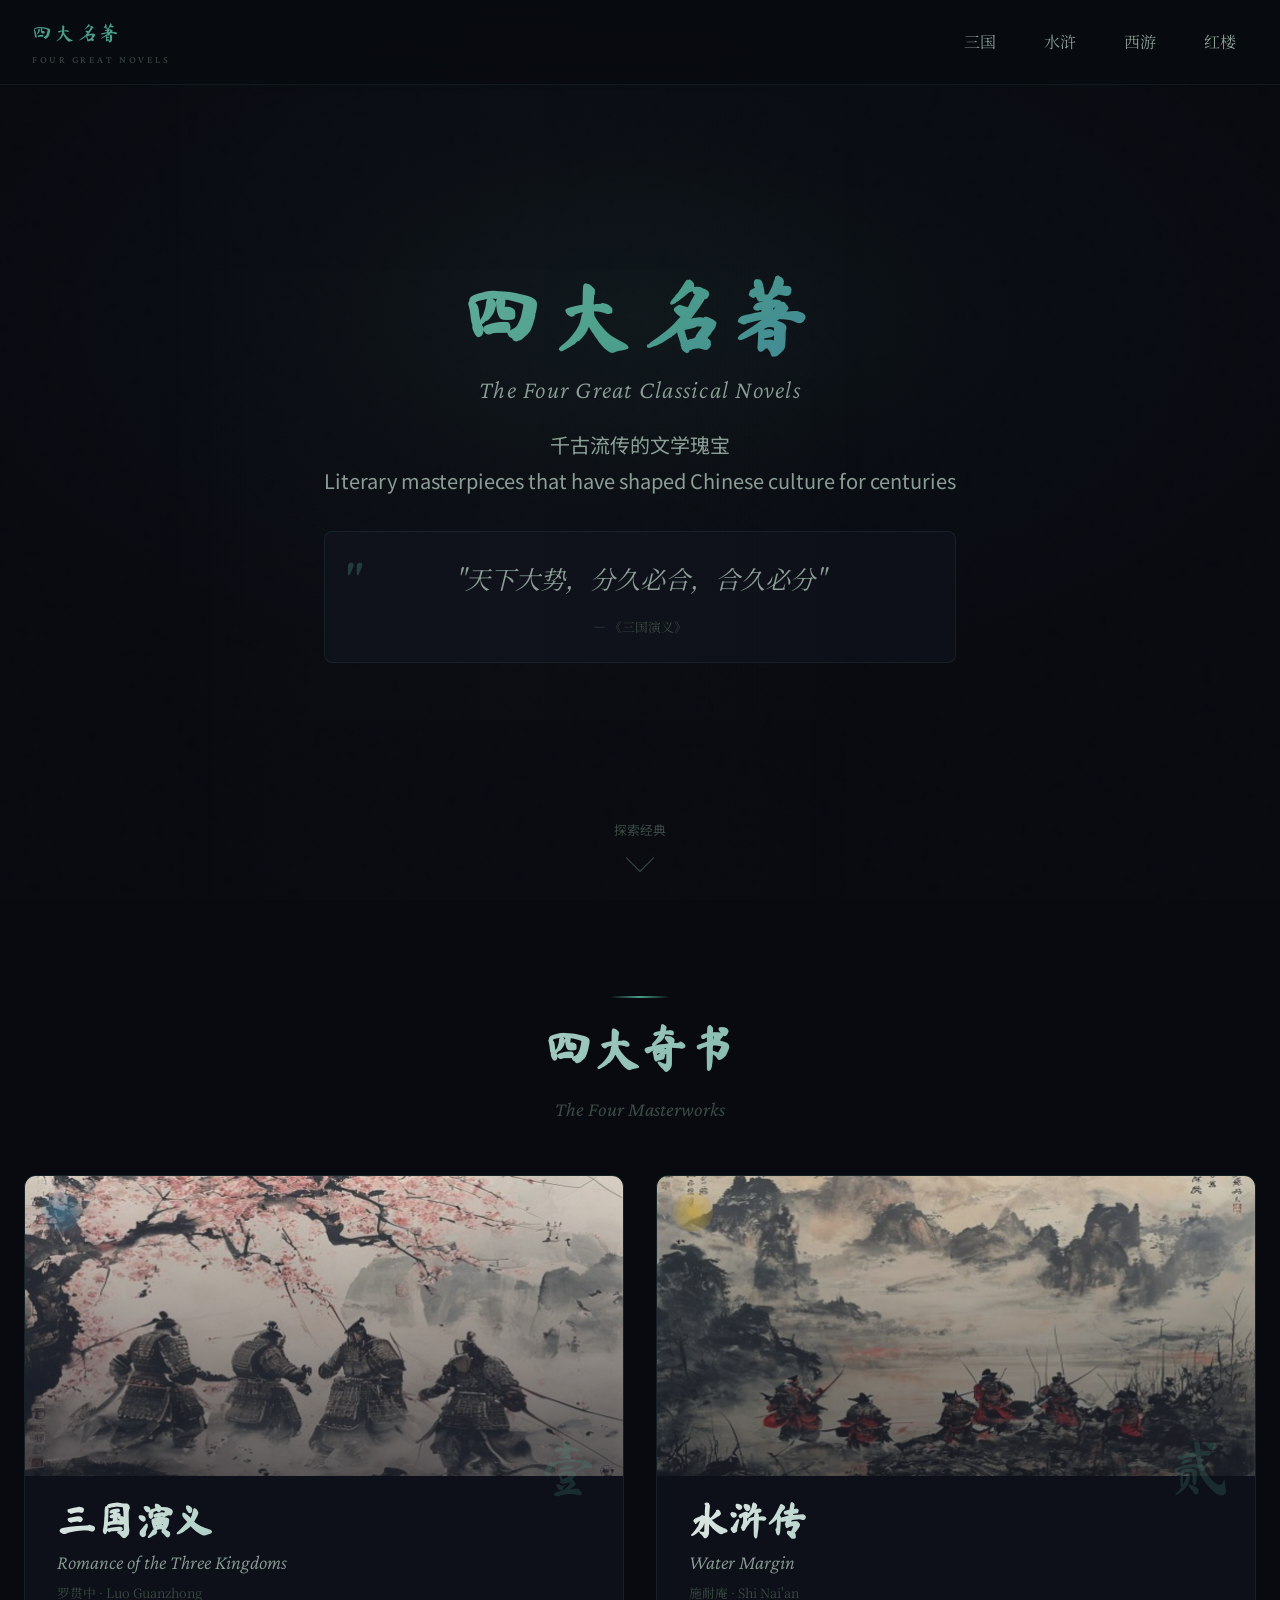
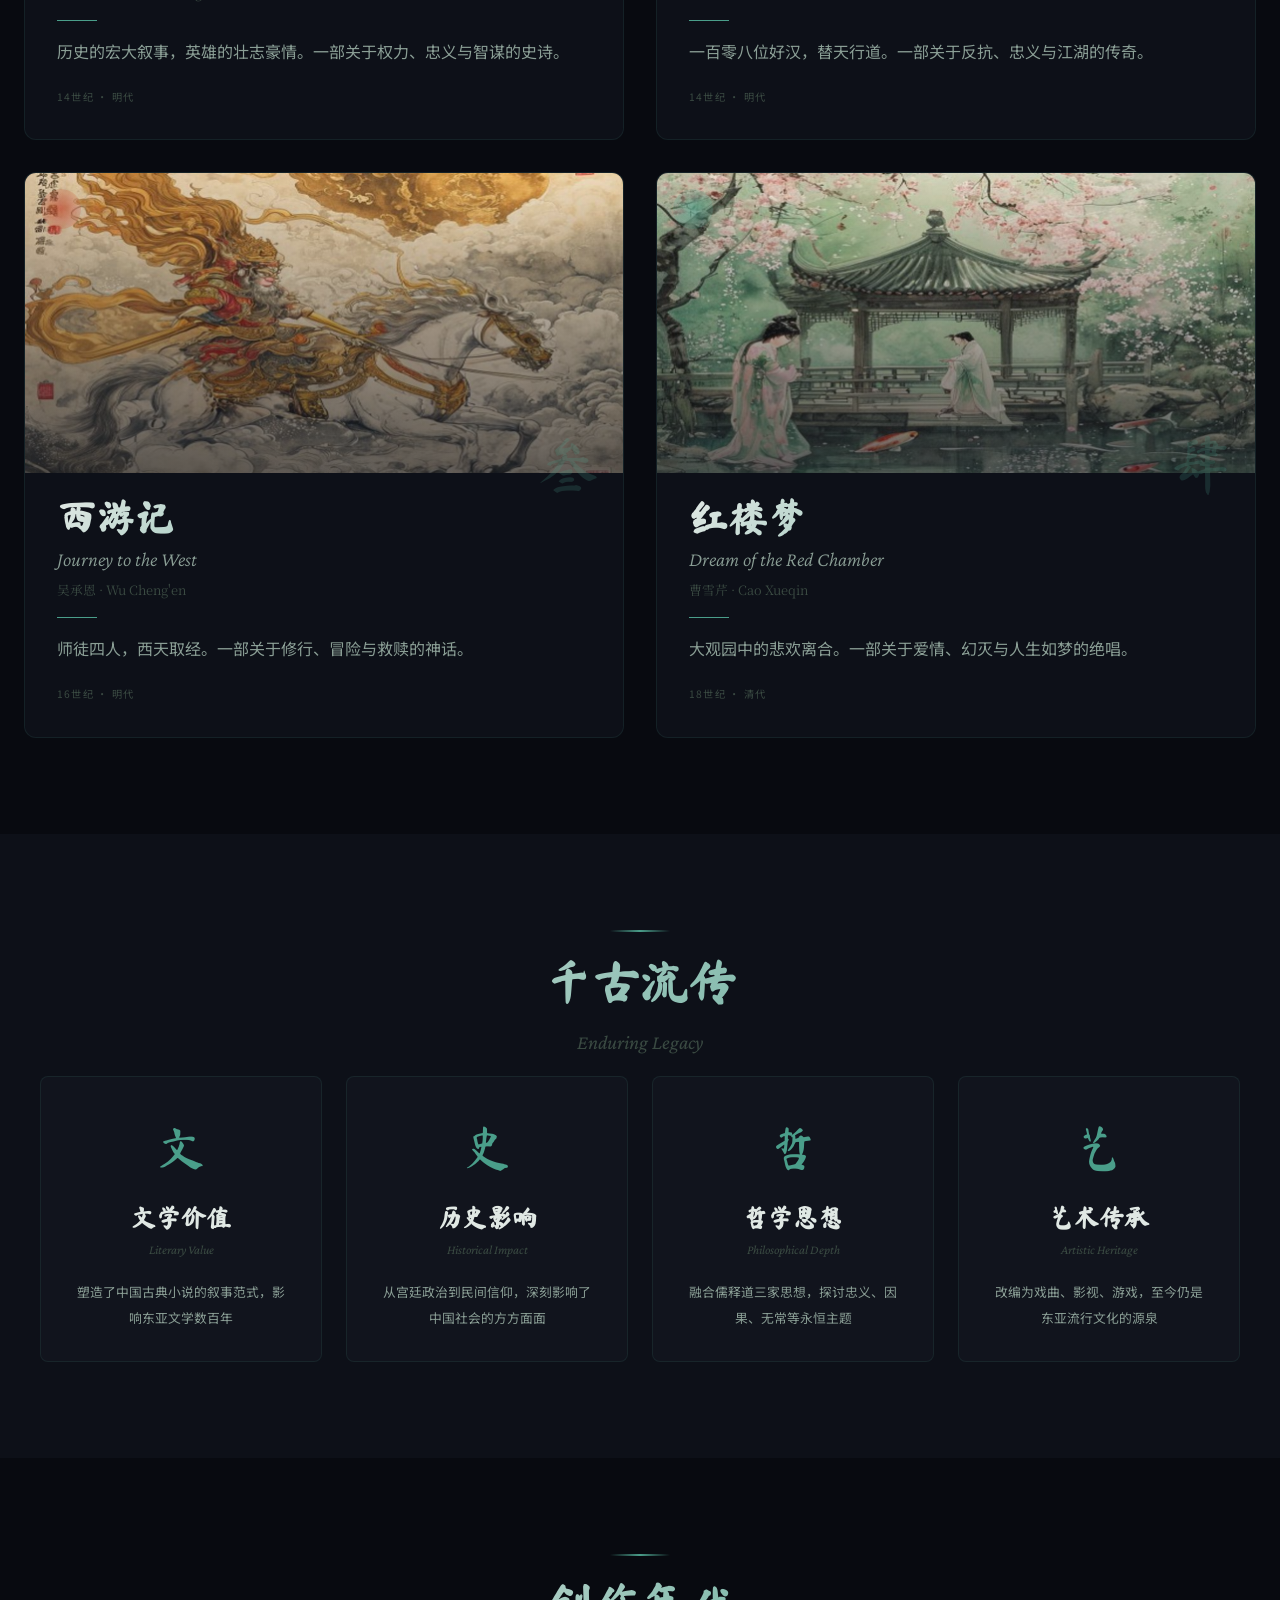
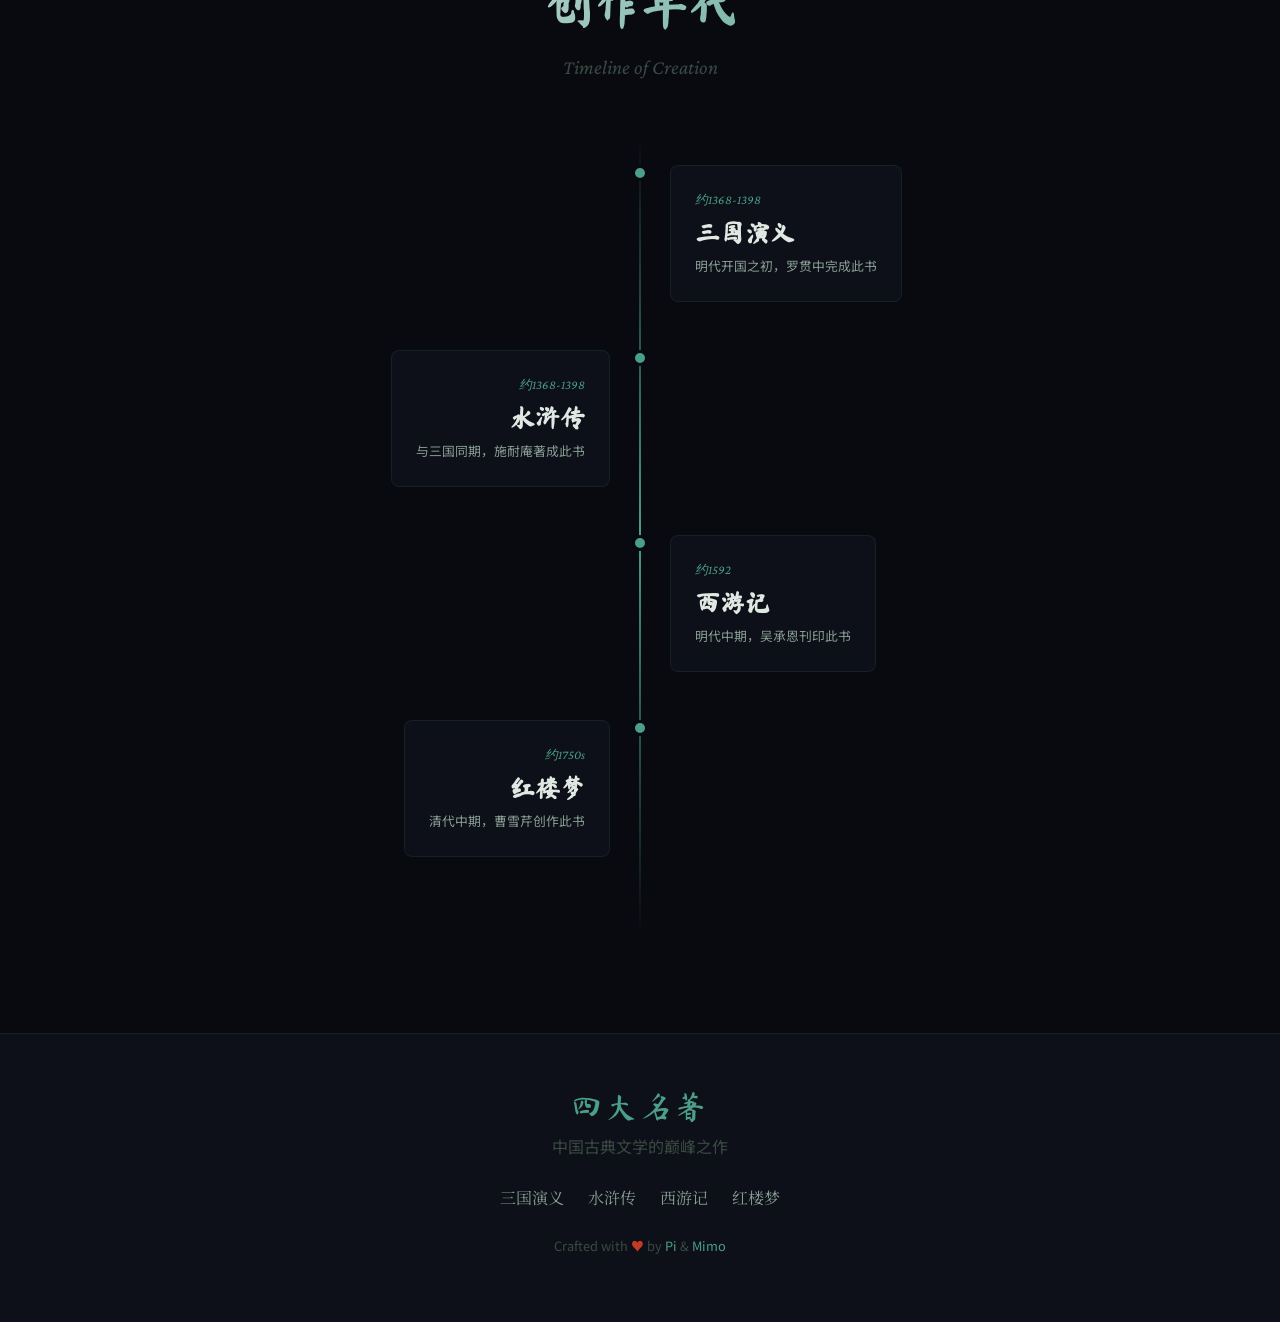
==== index.html @ 11631358 "Initial commit: Four Great Chinese Novels showcase - Landing page with Wu Xing elemental themes - Fo" ====
<!DOCTYPE html>
<html lang="zh" data-theme="dark">
<head>
    <meta charset="UTF-8">
    <meta name="viewport" content="width=device-width, initial-scale=1.0">
    <title>四大名著 · The Four Great Chinese Novels</title>
    
    <!-- Fonts -->
    <link rel="preconnect" href="https://fonts.googleapis.com">
    <link rel="preconnect" href="https://fonts.gstatic.com" crossorigin>
    <link href="https://fonts.googleapis.com/css2?family=Ma+Shan+Zheng&family=Noto+Serif+SC:wght@300;400;600;700&family=Noto+Sans+SC:wght@300;400;500;700&family=Crimson+Pro:ital,wght@0,300;0,400;0,600;1,300;1,400&display=swap" rel="stylesheet">
    
    <!-- Styles -->
    <link rel="stylesheet" href="css/variables.css">
    <link rel="stylesheet" href="css/base.css">
    <link rel="stylesheet" href="css/animations.css">
    <link rel="stylesheet" href="css/components.css">
    <link rel="stylesheet" href="css/landing.css">
</head>
<body>
    <!-- Atmospheric Mist Layers -->
    <div class="atmosphere">
        <div class="mist mist-1"></div>
        <div class="mist mist-2"></div>
        <div class="mist mist-3"></div>
    </div>

    <!-- Navigation -->
    <nav class="main-nav">
        <a href="index.html" class="nav-brand">
            <span class="brand-zh">四大名著</span>
            <span class="brand-en">Four Great Novels</span>
        </a>
        <div class="nav-links">
            <a href="three-kingdoms.html" class="nav-link">三国</a>
            <a href="water-margin.html" class="nav-link">水浒</a>
            <a href="journey-west.html" class="nav-link">西游</a>
            <a href="red-chamber.html" class="nav-link">红楼</a>
        </div>
    </nav>

    <!-- Hero Section -->
    <section class="hero">
        <div class="hero-bg">
            <div class="hero-pattern"></div>
        </div>
        <div class="hero-content">
            <span class="hero-accent-line"></span>
            <h1 class="hero-title">
                <span class="title-zh">四大名著</span>
                <span class="title-en">The Four Great Classical Novels</span>
            </h1>
            <p class="hero-subtitle">
                千古流传的文学瑰宝<br>
                Literary masterpieces that have shaped Chinese culture for centuries
            </p>
            <div class="hero-quote">
                <p>"天下大势，分久必合，合久必分"</p>
                <span class="quote-attr">— 《三国演义》</span>
            </div>
        </div>
        <div class="scroll-indicator">
            <span>探索经典</span>
            <div class="scroll-arrow"></div>
        </div>
    </section>

    <!-- Novels Grid Section -->
    <section class="novels-section">
        <div class="section-header">
            <span class="section-accent"></span>
            <h2 class="section-title">四大奇书</h2>
            <p class="section-subtitle">The Four Masterworks</p>
        </div>

        <div class="novels-grid">
            <!-- Romance of the Three Kingdoms -->
            <a href="three-kingdoms.html" class="novel-card" data-novel="three-kingdoms">
                <div class="card-image">
                    <img src="images/three-kingdoms-hero.png" alt="Romance of the Three Kingdoms" loading="lazy">
                    <div class="card-overlay"></div>
                </div>
                <div class="card-content">
                    <span class="card-number">壹</span>
                    <h3 class="card-title-zh">三国演义</h3>
                    <h4 class="card-title-en">Romance of the Three Kingdoms</h4>
                    <p class="card-author">罗贯中 · Luo Guanzhong</p>
                    <div class="card-divider"></div>
                    <p class="card-excerpt">历史的宏大叙事，英雄的壮志豪情。一部关于权力、忠义与智谋的史诗。</p>
                    <span class="card-period">14世纪 · 明代</span>
                </div>
                <div class="card-element water"></div>
            </a>

            <!-- Water Margin -->
            <a href="water-margin.html" class="novel-card" data-novel="water-margin">
                <div class="card-image">
                    <img src="images/water-margin-hero.png" alt="Water Margin" loading="lazy">
                    <div class="card-overlay"></div>
                </div>
                <div class="card-content">
                    <span class="card-number">贰</span>
                    <h3 class="card-title-zh">水浒传</h3>
                    <h4 class="card-title-en">Water Margin</h4>
                    <p class="card-author">施耐庵 · Shi Nai'an</p>
                    <div class="card-divider"></div>
                    <p class="card-excerpt">一百零八位好汉，替天行道。一部关于反抗、忠义与江湖的传奇。</p>
                    <span class="card-period">14世纪 · 明代</span>
                </div>
                <div class="card-element earth"></div>
            </a>

            <!-- Journey to the West -->
            <a href="journey-west.html" class="novel-card" data-novel="journey-west">
                <div class="card-image">
                    <img src="images/journey-west-hero.png" alt="Journey to the West" loading="lazy">
                    <div class="card-overlay"></div>
                </div>
                <div class="card-content">
                    <span class="card-number">叁</span>
                    <h3 class="card-title-zh">西游记</h3>
                    <h4 class="card-title-en">Journey to the West</h4>
                    <p class="card-author">吴承恩 · Wu Cheng'en</p>
                    <div class="card-divider"></div>
                    <p class="card-excerpt">师徒四人，西天取经。一部关于修行、冒险与救赎的神话。</p>
                    <span class="card-period">16世纪 · 明代</span>
                </div>
                <div class="card-element fire"></div>
            </a>

            <!-- Dream of the Red Chamber -->
            <a href="red-chamber.html" class="novel-card" data-novel="red-chamber">
                <div class="card-image">
                    <img src="images/red-chamber-hero.png" alt="Dream of the Red Chamber" loading="lazy">
                    <div class="card-overlay"></div>
                </div>
                <div class="card-content">
                    <span class="card-number">肆</span>
                    <h3 class="card-title-zh">红楼梦</h3>
                    <h4 class="card-title-en">Dream of the Red Chamber</h4>
                    <p class="card-author">曹雪芹 · Cao Xueqin</p>
                    <div class="card-divider"></div>
                    <p class="card-excerpt">大观园中的悲欢离合。一部关于爱情、幻灭与人生如梦的绝唱。</p>
                    <span class="card-period">18世纪 · 清代</span>
                </div>
                <div class="card-element wood"></div>
            </a>
        </div>
    </section>

    <!-- Cultural Significance Section -->
    <section class="significance-section">
        <div class="significance-content">
            <span class="section-accent"></span>
            <h2 class="section-title">千古流传</h2>
            <p class="section-subtitle">Enduring Legacy</p>
            
            <div class="significance-grid">
                <div class="sig-item">
                    <div class="sig-icon">文</div>
                    <h3>文学价值</h3>
                    <p>Literary Value</p>
                    <span class="sig-desc">塑造了中国古典小说的叙事范式，影响东亚文学数百年</span>
                </div>
                <div class="sig-item">
                    <div class="sig-icon">史</div>
                    <h3>历史影响</h3>
                    <p>Historical Impact</p>
                    <span class="sig-desc">从宫廷政治到民间信仰，深刻影响了中国社会的方方面面</span>
                </div>
                <div class="sig-item">
                    <div class="sig-icon">哲</div>
                    <h3>哲学思想</h3>
                    <p>Philosophical Depth</p>
                    <span class="sig-desc">融合儒释道三家思想，探讨忠义、因果、无常等永恒主题</span>
                </div>
                <div class="sig-item">
                    <div class="sig-icon">艺</div>
                    <h3>艺术传承</h3>
                    <p>Artistic Heritage</p>
                    <span class="sig-desc">改编为戏曲、影视、游戏，至今仍是东亚流行文化的源泉</span>
                </div>
            </div>
        </div>
    </section>

    <!-- Timeline Section -->
    <section class="timeline-section">
        <div class="timeline-header">
            <span class="section-accent"></span>
            <h2 class="section-title">创作年代</h2>
            <p class="section-subtitle">Timeline of Creation</p>
        </div>
        <div class="timeline">
            <div class="timeline-line"></div>
            <div class="timeline-item" data-novel="three-kingdoms">
                <div class="timeline-dot"></div>
                <div class="timeline-content">
                    <span class="timeline-date">约1368-1398</span>
                    <h3>三国演义</h3>
                    <p>明代开国之初，罗贯中完成此书</p>
                </div>
            </div>
            <div class="timeline-item" data-novel="water-margin">
                <div class="timeline-dot"></div>
                <div class="timeline-content">
                    <span class="timeline-date">约1368-1398</span>
                    <h3>水浒传</h3>
                    <p>与三国同期，施耐庵著成此书</p>
                </div>
            </div>
            <div class="timeline-item" data-novel="journey-west">
                <div class="timeline-dot"></div>
                <div class="timeline-content">
                    <span class="timeline-date">约1592</span>
                    <h3>西游记</h3>
                    <p>明代中期，吴承恩刊印此书</p>
                </div>
            </div>
            <div class="timeline-item" data-novel="red-chamber">
                <div class="timeline-dot"></div>
                <div class="timeline-content">
                    <span class="timeline-date">约1750s</span>
                    <h3>红楼梦</h3>
                    <p>清代中期，曹雪芹创作此书</p>
                </div>
            </div>
        </div>
    </section>

    <!-- Footer -->
    <footer class="main-footer">
        <div class="footer-content">
            <div class="footer-brand">
                <span class="brand-zh">四大名著</span>
                <p>中国古典文学的巅峰之作</p>
            </div>
            <div class="footer-links">
                <a href="three-kingdoms.html">三国演义</a>
                <a href="water-margin.html">水浒传</a>
                <a href="journey-west.html">西游记</a>
                <a href="red-chamber.html">红楼梦</a>
            </div>
            <div class="footer-credits">
                <p>Crafted with <span class="heart">♥</span> by <a href="https://pi.dev" target="_blank" rel="noopener">Pi</a> & <a href="https://mimo.mi.com/" target="_blank" rel="noopener">Mimo</a></p>
            </div>
        </div>
    </footer>

    <script src="js/landing.js"></script>
</body>
</html>
---- css/variables.css ----
/* ========================================
   四大名著 · Four Great Novels
   Design Variables & Foundation
   Based on Qinglu Design System
   with Traditional Chinese Elements
   ======================================== */

:root {
  /* ── Color Palette: Traditional Chinese ── */
  
  /* Backgrounds - Deep night sky gradients */
  --bg-deep: #080a10;
  --bg-card: #0d1018;
  --bg-elevated: #11141d;
  --bg-surface: #161a24;
  
  /* Primary Accent - Jade Green (Wood Element) */
  --accent: #4a9e8a;
  --accent-dim: rgba(74, 158, 138, 0.12);
  --accent-glow: rgba(74, 158, 138, 0.30);
  --accent-soft: rgba(74, 158, 138, 0.06);
  --accent-deep: #3d8b7a;
  --accent-light: #6db3a4;
  
  /* Traditional Chinese Colors */
  --vermillion: #c23b22;     /* 朱砂红 - Fire Element */
  --vermillion-deep: #8b1a1a;
  --gold: #c9a227;           /* 金色 - Earth Element */
  --gold-dim: rgba(201, 162, 39, 0.12);
  --jade: #2d5a47;           /* 翡翠绿 */
  --indigo: #2c3e6b;         /* 靛蓝 */
  --ink: #1a1814;            /* 墨色 */
  --paper: #f4efe6;          /* 宣纸色 */
  --paper-dark: #e8e0d0;
  
  /* Element Colors */
  --element-water: #3a7a9e;  /* 水 - Blue */
  --element-fire: #c23b22;   /* 火 - Red */
  --element-wood: #4a9e8a;   /* 木 - Green */
  --element-earth: #c9a227;  /* 土 - Yellow */
  --element-metal: #8a9aa8;  /* 金 - White/Metal */
  
  /* Text Colors */
  --text-primary: #e0e8e4;
  --text-secondary: #8a9e95;
  --text-muted: #3a4a42;
  --text-accent: #4a9e8a;
  
  /* Semantic Colors */
  --error: #c85040;
  --seal: #a83838;
  --fav: #d4a84a;
  --pinyin: #7a9e90;
  
  /* Borders & Dividers */
  --border: rgba(74, 158, 138, 0.12);
  --border-hover: rgba(74, 158, 138, 0.30);
  --divider: linear-gradient(90deg, transparent 0%, var(--accent-soft) 50%, transparent 100%);
  
  /* ── Typography Scale ── */
  
  /* Font Families */
  --font-display: 'Ma Shan Zheng', 'Noto Serif SC', serif;
  --font-serif: 'Noto Serif SC', 'STSong', serif;
  --font-body: 'Noto Sans SC', 'PingFang SC', sans-serif;
  --font-western: 'Crimson Pro', Georgia, serif;
  
  /* Font Sizes - Modular Scale (1.25) */
  --text-xs: 0.64rem;
  --text-sm: 0.8rem;
  --text-base: 1rem;
  --text-lg: 1.25rem;
  --text-xl: 1.563rem;
  --text-2xl: 1.953rem;
  --text-3xl: 2.441rem;
  --text-4xl: 3.052rem;
  --text-5xl: 3.815rem;
  
  /* Font Weights */
  --weight-light: 300;
  --weight-regular: 400;
  --weight-medium: 500;
  --weight-bold: 700;
  
  /* Line Heights */
  --leading-tight: 1.1;
  --leading-snug: 1.3;
  --leading-normal: 1.6;
  --leading-relaxed: 1.8;
  
  /* Letter Spacing */
  --tracking-tight: -0.02em;
  --tracking-normal: 0;
  --tracking-wide: 0.05em;
  --tracking-wider: 0.12em;
  --tracking-widest: 0.25em;
  
  /* ── Spacing Scale ── */
  
  --space-1: 0.25rem;
  --space-2: 0.5rem;
  --space-3: 0.75rem;
  --space-4: 1rem;
  --space-5: 1.25rem;
  --space-6: 1.5rem;
  --space-8: 2rem;
  --space-10: 2.5rem;
  --space-12: 3rem;
  --space-16: 4rem;
  --space-20: 5rem;
  --space-24: 6rem;
  
  /* ── Border Radius ── */
  
  --radius-sm: 4px;
  --radius-md: 6px;
  --radius-lg: 8px;
  --radius-xl: 12px;
  --radius-2xl: 16px;
  --radius-full: 9999px;
  
  /* ── Shadows & Effects ── */
  
  --shadow-sm: 0 1px 2px rgba(0, 0, 0, 0.3);
  --shadow-md: 0 4px 6px rgba(0, 0, 0, 0.4);
  --shadow-lg: 0 10px 15px rgba(0, 0, 0, 0.5);
  --shadow-xl: 0 20px 25px rgba(0, 0, 0, 0.6);
  
  --glow-accent: 0 0 20px var(--accent-glow);
  --glow-accent-sm: 0 0 10px var(--accent-glow);
  --glow-accent-lg: 0 0 40px var(--accent-glow);
  
  /* ── Transitions ── */
  
  --ease-default: cubic-bezier(0.4, 0, 0.2, 1);
  --ease-in: cubic-bezier(0.4, 0, 1, 1);
  --ease-out: cubic-bezier(0, 0, 0.2, 1);
  --ease-in-out: cubic-bezier(0.4, 0, 0.2, 1);
  --ease-bounce: cubic-bezier(0.34, 1.56, 0.64, 1);
  
  --duration-fast: 150ms;
  --duration-normal: 250ms;
  --duration-slow: 400ms;
  --duration-slower: 600ms;
}

/* ── Novel-Specific Color Themes ── */

[data-novel="three-kingdoms"] {
  --novel-accent: var(--element-water);
  --novel-accent-dim: rgba(58, 122, 158, 0.12);
  --novel-glow: rgba(58, 122, 158, 0.30);
}

[data-novel="water-margin"] {
  --novel-accent: var(--element-earth);
  --novel-accent-dim: rgba(201, 162, 39, 0.12);
  --novel-glow: rgba(201, 162, 39, 0.30);
}

[data-novel="journey-west"] {
  --novel-accent: var(--element-fire);
  --novel-accent-dim: rgba(194, 59, 34, 0.12);
  --novel-glow: rgba(194, 59, 34, 0.30);
}

[data-novel="red-chamber"] {
  --novel-accent: var(--element-wood);
  --novel-accent-dim: rgba(74, 158, 138, 0.12);
  --novel-glow: rgba(74, 158, 138, 0.30);
}

/* ── Dark Mode (Default) ── */
[data-theme="dark"] {
  color-scheme: dark;
}

/* ── Light Mode Override ── */
[data-theme="light"] {
  --bg-deep: #f8f9fa;
  --bg-card: #ffffff;
  --bg-elevated: #f0f2f5;
  --bg-surface: #e8eaed;
  
  --text-primary: #1a1d21;
  --text-secondary: #4a5568;
  --text-muted: #a0aec0;
  
  --border: rgba(74, 158, 138, 0.2);
  --border-hover: rgba(74, 158, 138, 0.4);
  
  --shadow-sm: 0 1px 2px rgba(0, 0, 0, 0.05);
  --shadow-md: 0 4px 6px rgba(0, 0, 0, 0.1);
  --shadow-lg: 0 10px 15px rgba(0, 0, 0, 0.15);
  --shadow-xl: 0 20px 25px rgba(0, 0, 0, 0.2);
}
---- css/base.css ----
/* ========================================
   四大名著 · Four Great Novels
   Base Styles & Reset
   ======================================== */

/* Reset */
*, *::before, *::after {
  margin: 0;
  padding: 0;
  box-sizing: border-box;
}

html {
  font-size: 16px;
  -webkit-font-smoothing: antialiased;
  -moz-osx-font-smoothing: grayscale;
  scroll-behavior: smooth;
}

body {
  font-family: var(--font-body);
  background: var(--bg-deep);
  color: var(--text-primary);
  line-height: var(--leading-normal);
  min-height: 100vh;
  overflow-x: hidden;
}

/* Typography */
h1, h2, h3, h4, h5, h6 {
  font-family: var(--font-display);
  font-weight: var(--weight-bold);
  line-height: var(--leading-tight);
  color: var(--text-primary);
}

p {
  margin-bottom: var(--space-4);
  line-height: var(--leading-relaxed);
}

a {
  color: inherit;
  text-decoration: none;
  transition: color var(--duration-fast) var(--ease-default);
}

img {
  max-width: 100%;
  height: auto;
  display: block;
}

/* Scrollbar Styling */
::-webkit-scrollbar {
  width: 8px;
}

::-webkit-scrollbar-track {
  background: var(--bg-deep);
}

::-webkit-scrollbar-thumb {
  background: var(--accent-dim);
  border-radius: var(--radius-full);
}

::-webkit-scrollbar-thumb:hover {
  background: var(--accent);
}

/* Selection */
::selection {
  background: var(--accent-dim);
  color: var(--accent-light);
}

/* Chinese Typography Utilities */
.zh-display {
  font-family: var(--font-display);
  font-weight: var(--weight-bold);
}

.zh-serif {
  font-family: var(--font-serif);
}

.en-serif {
  font-family: var(--font-western);
  font-style: italic;
}

/* Pinyin Display */
.pinyin {
  font-family: var(--font-western);
  font-size: var(--text-sm);
  color: var(--pinyin);
  letter-spacing: var(--tracking-wide);
}

/* Seal/Stamps */
.seal {
  display: inline-flex;
  align-items: center;
  justify-content: center;
  padding: var(--space-2) var(--space-3);
  background: var(--seal);
  color: var(--paper);
  font-family: var(--font-display);
  font-size: var(--text-sm);
  border-radius: var(--radius-sm);
  transform: rotate(-5deg);
  box-shadow: 2px 2px 4px rgba(0, 0, 0, 0.3);
}
---- css/animations.css ----
/* ========================================
   四大名著 · Four Great Novels
   Animation Patterns
   ======================================== */

/* Fade In Animations */
@keyframes fadeIn {
  from { opacity: 0; }
  to { opacity: 1; }
}

@keyframes fadeInUp {
  from {
    opacity: 0;
    transform: translateY(30px);
  }
  to {
    opacity: 1;
    transform: translateY(0);
  }
}

@keyframes fadeInDown {
  from {
    opacity: 0;
    transform: translateY(-30px);
  }
  to {
    opacity: 1;
    transform: translateY(0);
  }
}

@keyframes fadeInLeft {
  from {
    opacity: 0;
    transform: translateX(-30px);
  }
  to {
    opacity: 1;
    transform: translateX(0);
  }
}

@keyframes fadeInRight {
  from {
    opacity: 0;
    transform: translateX(30px);
  }
  to {
    opacity: 1;
    transform: translateX(0);
  }
}

/* Scale Animations */
@keyframes scaleIn {
  from {
    opacity: 0;
    transform: scale(0.9);
  }
  to {
    opacity: 1;
    transform: scale(1);
  }
}

@keyframes pulse {
  0%, 100% { transform: scale(1); }
  50% { transform: scale(1.05); }
}

/* Floating Animation */
@keyframes float {
  0%, 100% { transform: translateY(0); }
  50% { transform: translateY(-10px); }
}

/* Mist Drift Animation */
@keyframes drift {
  from { transform: translateX(-50%); }
  to { transform: translateX(0%); }
}

/* Shimmer Animation */
@keyframes shimmer {
  0% { background-position: -200% 0; }
  100% { background-position: 200% 0; }
}

/* Brush Stroke Animation */
@keyframes brushStroke {
  from {
    clip-path: inset(0 100% 0 0);
  }
  to {
    clip-path: inset(0 0 0 0);
  }
}

/* Ink Drop Animation */
@keyframes inkDrop {
  0% {
    opacity: 0;
    transform: scale(0);
  }
  50% {
    opacity: 1;
    transform: scale(1.2);
  }
  100% {
    opacity: 0.8;
    transform: scale(1);
  }
}

/* Scroll Reveal Classes */
.reveal {
  opacity: 0;
  transform: translateY(30px);
  transition: opacity 0.6s ease, transform 0.6s ease;
}

.reveal.active {
  opacity: 1;
  transform: translateY(0);
}

.reveal-left {
  opacity: 0;
  transform: translateX(-30px);
  transition: opacity 0.6s ease, transform 0.6s ease;
}

.reveal-left.active {
  opacity: 1;
  transform: translateX(0);
}

.reveal-right {
  opacity: 0;
  transform: translateX(30px);
  transition: opacity 0.6s ease, transform 0.6s ease;
}

.reveal-right.active {
  opacity: 1;
  transform: translateX(0);
}

.reveal-scale {
  opacity: 0;
  transform: scale(0.9);
  transition: opacity 0.6s ease, transform 0.6s ease;
}

.reveal-scale.active {
  opacity: 1;
  transform: scale(1);
}

/* Staggered Animation Delays */
.stagger-1 { transition-delay: 0.1s; }
.stagger-2 { transition-delay: 0.2s; }
.stagger-3 { transition-delay: 0.3s; }
.stagger-4 { transition-delay: 0.4s; }

/* Hover Effects */
.hover-lift {
  transition: transform var(--duration-normal) var(--ease-default),
              box-shadow var(--duration-normal) var(--ease-default);
}

.hover-lift:hover {
  transform: translateY(-5px);
  box-shadow: var(--shadow-lg);
}

.hover-glow {
  transition: box-shadow var(--duration-normal) var(--ease-default);
}

.hover-glow:hover {
  box-shadow: var(--glow-accent);
}

/* Atmosphere Mist */
.atmosphere {
  position: fixed;
  inset: 0;
  pointer-events: none;
  z-index: 100;
  overflow: hidden;
}

.mist {
  position: absolute;
  width: 200%;
  height: 100%;
  background: linear-gradient(
    90deg,
    transparent 0%,
    rgba(244, 239, 230, 0.03) 20%,
    transparent 40%
  );
  opacity: 0.4;
  animation: drift 30s linear infinite;
}

.mist-1 {
  top: -20%;
  animation-duration: 35s;
  opacity: 0.2;
}

.mist-2 {
  top: 30%;
  animation-duration: 45s;
  animation-delay: -15s;
  opacity: 0.15;
}

.mist-3 {
  bottom: -10%;
  animation-duration: 40s;
  animation-delay: -25s;
  opacity: 0.18;
}
---- css/components.css ----
/* ========================================
   四大名著 · Four Great Novels
   Reusable Components
   ======================================== */

/* ── Navigation ── */
.main-nav {
  position: fixed;
  top: 0;
  left: 0;
  right: 0;
  display: flex;
  align-items: center;
  justify-content: space-between;
  padding: var(--space-4) var(--space-8);
  background: rgba(8, 10, 16, 0.8);
  backdrop-filter: blur(12px);
  border-bottom: 1px solid var(--border);
  z-index: 1000;
}

.nav-brand {
  display: flex;
  flex-direction: column;
  gap: var(--space-1);
}

.brand-zh {
  font-family: var(--font-display);
  font-size: var(--text-lg);
  color: var(--accent);
  letter-spacing: var(--tracking-wider);
}

.brand-en {
  font-family: var(--font-western);
  font-size: var(--text-xs);
  color: var(--text-muted);
  letter-spacing: var(--tracking-widest);
  text-transform: uppercase;
}

.nav-links {
  display: flex;
  gap: var(--space-6);
}

.nav-link {
  font-family: var(--font-serif);
  font-size: var(--text-base);
  color: var(--text-secondary);
  padding: var(--space-2) var(--space-3);
  border-radius: var(--radius-md);
  transition: all var(--duration-fast) var(--ease-default);
}

.nav-link:hover {
  color: var(--accent);
  background: var(--accent-soft);
}

/* ── Hero Section ── */
.hero {
  position: relative;
  min-height: 100vh;
  display: flex;
  flex-direction: column;
  align-items: center;
  justify-content: center;
  text-align: center;
  padding: var(--space-24) var(--space-6);
  overflow: hidden;
}

.hero-bg {
  position: absolute;
  inset: 0;
  background: radial-gradient(ellipse 80% 60% at 50% 35%,
    rgba(74, 158, 138, 0.08) 0%,
    rgba(74, 158, 138, 0.02) 35%,
    transparent 70%);
  pointer-events: none;
}

.hero-pattern {
  position: absolute;
  inset: 0;
  background-image: url("data:image/svg+xml,%3Csvg viewBox='0 0 100 100' xmlns='http://www.w3.org/2000/svg'%3E%3Cfilter id='n'%3E%3CfeTurbulence type='fractalNoise' baseFrequency='0.8' numOctaves='4' stitchTiles='stitch'/%3E%3C/filter%3E%3Crect width='100%25' height='100%25' filter='url(%23n)' opacity='0.02'/%3E%3C/svg%3E");
  opacity: 0.5;
}

.hero-content {
  position: relative;
  z-index: 1;
  max-width: 800px;
  animation: fadeInUp 1s ease forwards;
}

.hero-accent-line {
  display: block;
  width: 120px;
  height: 2px;
  margin: 0 auto var(--space-8);
  background: linear-gradient(90deg,
    transparent 0%,
    var(--jade-deep) 15%,
    var(--accent) 50%,
    var(--element-water) 85%,
    transparent 100%);
  opacity: 0.6;
}

.hero-title {
  margin-bottom: var(--space-6);
}

.title-zh {
  display: block;
  font-size: clamp(3rem, 8vw, 5rem);
  background: linear-gradient(135deg, var(--accent-light), var(--accent), var(--element-water));
  -webkit-background-clip: text;
  -webkit-text-fill-color: transparent;
  background-clip: text;
  letter-spacing: var(--tracking-wider);
}

.title-en {
  display: block;
  font-family: var(--font-western);
  font-size: var(--text-xl);
  font-weight: var(--weight-light);
  font-style: italic;
  color: var(--text-secondary);
  margin-top: var(--space-4);
  letter-spacing: var(--tracking-wide);
}

.hero-subtitle {
  font-size: var(--text-lg);
  color: var(--text-secondary);
  line-height: var(--leading-relaxed);
  margin-bottom: var(--space-8);
}

.hero-quote {
  padding: var(--space-6) var(--space-8);
  background: var(--bg-card);
  border: 1px solid var(--border);
  border-radius: var(--radius-lg);
  font-family: var(--font-serif);
  font-size: var(--text-xl);
  color: var(--text-secondary);
  font-style: italic;
  position: relative;
  overflow: hidden;
}

.hero-quote::before {
  content: '"';
  position: absolute;
  top: var(--space-2);
  left: var(--space-4);
  font-size: var(--text-4xl);
  color: var(--accent);
  opacity: 0.3;
  font-family: var(--font-western);
}

.quote-attr {
  display: block;
  margin-top: var(--space-4);
  font-size: var(--text-sm);
  font-style: normal;
  color: var(--text-muted);
}

.scroll-indicator {
  position: absolute;
  bottom: var(--space-8);
  left: 50%;
  transform: translateX(-50%);
  display: flex;
  flex-direction: column;
  align-items: center;
  gap: var(--space-2);
  color: var(--text-muted);
  font-size: var(--text-sm);
  animation: float 2s ease-in-out infinite;
}

.scroll-arrow {
  width: 20px;
  height: 20px;
  border-right: 1px solid var(--text-muted);
  border-bottom: 1px solid var(--text-muted);
  transform: rotate(45deg);
}

/* ── Section Headers ── */
.section-header,
.significance-content,
.timeline-header {
  text-align: center;
  margin-bottom: var(--space-12);
}

.section-accent {
  display: block;
  width: 60px;
  height: 2px;
  margin: 0 auto var(--space-6);
  background: linear-gradient(90deg,
    transparent,
    var(--accent),
    transparent);
}

.section-title {
  font-size: clamp(2rem, 5vw, 3rem);
  margin-bottom: var(--space-4);
  background: linear-gradient(135deg, var(--text-primary), var(--accent));
  -webkit-background-clip: text;
  -webkit-text-fill-color: transparent;
  background-clip: text;
}

.section-subtitle {
  font-family: var(--font-western);
  font-size: var(--text-lg);
  font-style: italic;
  color: var(--text-muted);
}

/* ── Novel Cards ── */
.novels-section {
  padding: var(--space-24) var(--space-6);
  max-width: 1400px;
  margin: 0 auto;
}

.novels-grid {
  display: grid;
  grid-template-columns: repeat(2, 1fr);
  gap: var(--space-8);
}

@media (max-width: 1024px) {
  .novels-grid {
    grid-template-columns: 1fr;
    max-width: 700px;
    margin: 0 auto;
  }
}

.novel-card {
  position: relative;
  background: var(--bg-card);
  border: 1px solid var(--border);
  border-radius: var(--radius-xl);
  overflow: hidden;
  transition: all var(--duration-slow) var(--ease-default);
  display: block;
}

.novel-card:hover {
  transform: translateY(-8px);
  border-color: var(--border-hover);
  box-shadow: var(--shadow-xl);
}

.novel-card:hover .card-image img {
  transform: scale(1.05);
}

.novel-card:hover .card-overlay {
  opacity: 0.4;
}

.card-image {
  position: relative;
  height: 300px;
  overflow: hidden;
}

.card-image img {
  width: 100%;
  height: 100%;
  object-fit: cover;
  transition: transform var(--duration-slower) var(--ease-default);
}

.card-overlay {
  position: absolute;
  inset: 0;
  background: linear-gradient(180deg,
    transparent 0%,
    var(--bg-card) 100%);
  opacity: 0.6;
  transition: opacity var(--duration-normal) var(--ease-default);
}

.card-content {
  padding: var(--space-6) var(--space-8) var(--space-8);
  position: relative;
}

.card-number {
  position: absolute;
  top: -40px;
  right: var(--space-6);
  font-family: var(--font-display);
  font-size: var(--text-5xl);
  color: var(--accent);
  opacity: 0.2;
  line-height: 1;
}

.card-title-zh {
  font-size: var(--text-3xl);
  margin-bottom: var(--space-2);
  background: linear-gradient(135deg, var(--text-primary), var(--accent));
  -webkit-background-clip: text;
  -webkit-text-fill-color: transparent;
  background-clip: text;
}

.card-title-en {
  font-family: var(--font-western);
  font-size: var(--text-lg);
  font-weight: var(--weight-light);
  font-style: italic;
  color: var(--text-secondary);
  margin-bottom: var(--space-2);
}

.card-author {
  font-family: var(--font-serif);
  font-size: var(--text-sm);
  color: var(--text-muted);
  margin-bottom: var(--space-4);
}

.card-divider {
  width: 40px;
  height: 1px;
  background: var(--accent);
  margin-bottom: var(--space-4);
}

.card-excerpt {
  font-size: var(--text-base);
  color: var(--text-secondary);
  line-height: var(--leading-relaxed);
  margin-bottom: var(--space-4);
}

.card-period {
  font-size: var(--text-xs);
  color: var(--text-muted);
  letter-spacing: var(--tracking-wider);
  text-transform: uppercase;
}

/* Novel-specific card accents */
.novel-card[data-novel="three-kingdoms"]:hover {
  border-color: var(--element-water);
}

.novel-card[data-novel="water-margin"]:hover {
  border-color: var(--element-earth);
}

.novel-card[data-novel="journey-west"]:hover {
  border-color: var(--element-fire);
}

.novel-card[data-novel="red-chamber"]:hover {
  border-color: var(--element-wood);
}

.card-element {
  position: absolute;
  top: var(--space-4);
  left: var(--space-4);
  width: 40px;
  height: 40px;
  border-radius: 50%;
  opacity: 0.6;
}

.card-element.water {
  background: radial-gradient(circle, var(--element-water), transparent);
}

.card-element.earth {
  background: radial-gradient(circle, var(--element-earth), transparent);
}

.card-element.fire {
  background: radial-gradient(circle, var(--element-fire), transparent);
}

.card-element.wood {
  background: radial-gradient(circle, var(--element-wood), transparent);
}

/* ── Significance Section ── */
.significance-section {
  padding: var(--space-24) var(--space-6);
  background: var(--bg-card);
}

.significance-content {
  max-width: 1200px;
  margin: 0 auto;
}

.significance-grid {
  display: grid;
  grid-template-columns: repeat(4, 1fr);
  gap: var(--space-6);
}

@media (max-width: 1024px) {
  .significance-grid {
    grid-template-columns: repeat(2, 1fr);
  }
}

@media (max-width: 640px) {
  .significance-grid {
    grid-template-columns: 1fr;
  }
}

.sig-item {
  text-align: center;
  padding: var(--space-8);
  background: var(--bg-elevated);
  border: 1px solid var(--border);
  border-radius: var(--radius-lg);
  transition: all var(--duration-normal) var(--ease-default);
}

.sig-item:hover {
  border-color: var(--accent);
  transform: translateY(-5px);
  box-shadow: var(--glow-accent-sm);
}

.sig-icon {
  font-family: var(--font-display);
  font-size: var(--text-4xl);
  color: var(--accent);
  margin-bottom: var(--space-4);
}

.sig-item h3 {
  font-size: var(--text-xl);
  margin-bottom: var(--space-2);
}

.sig-item p {
  font-family: var(--font-western);
  font-size: var(--text-sm);
  font-style: italic;
  color: var(--text-muted);
  margin-bottom: var(--space-4);
}

.sig-desc {
  font-size: var(--text-sm);
  color: var(--text-secondary);
  line-height: var(--leading-relaxed);
}

/* ── Timeline Section ── */
.timeline-section {
  padding: var(--space-24) var(--space-6);
  max-width: 800px;
  margin: 0 auto;
}

.timeline {
  position: relative;
  padding: var(--space-8) 0;
}

.timeline-line {
  position: absolute;
  left: 50%;
  top: 0;
  bottom: 0;
  width: 2px;
  background: linear-gradient(180deg,
    transparent,
    var(--accent),
    transparent);
  transform: translateX(-50%);
}

.timeline-item {
  position: relative;
  display: flex;
  justify-content: flex-end;
  padding-right: calc(50% + 30px);
  margin-bottom: var(--space-12);
  text-align: right;
}

.timeline-item:nth-child(even) {
  justify-content: flex-start;
  padding-right: 0;
  padding-left: calc(50% + 30px);
  text-align: left;
}

.timeline-dot {
  position: absolute;
  left: 50%;
  top: 0;
  width: 16px;
  height: 16px;
  background: var(--accent);
  border: 3px solid var(--bg-deep);
  border-radius: 50%;
  transform: translateX(-50%);
  z-index: 1;
}

.timeline-content {
  background: var(--bg-card);
  border: 1px solid var(--border);
  border-radius: var(--radius-lg);
  padding: var(--space-6);
  max-width: 300px;
}

.timeline-date {
  display: block;
  font-family: var(--font-western);
  font-size: var(--text-sm);
  font-style: italic;
  color: var(--accent);
  margin-bottom: var(--space-2);
}

.timeline-content h3 {
  font-size: var(--text-xl);
  margin-bottom: var(--space-2);
}

.timeline-content p {
  font-size: var(--text-sm);
  color: var(--text-secondary);
  margin: 0;
}

/* ── Footer ── */
.main-footer {
  padding: var(--space-12) var(--space-6);
  background: var(--bg-card);
  border-top: 1px solid var(--border);
}

.footer-content {
  max-width: 1200px;
  margin: 0 auto;
  display: flex;
  flex-direction: column;
  align-items: center;
  gap: var(--space-6);
  text-align: center;
}

.footer-brand .brand-zh {
  font-size: var(--text-2xl);
}

.footer-brand p {
  color: var(--text-muted);
  margin: 0;
}

.footer-links {
  display: flex;
  gap: var(--space-6);
}

.footer-links a {
  font-family: var(--font-serif);
  color: var(--text-secondary);
  transition: color var(--duration-fast) var(--ease-default);
}

.footer-links a:hover {
  color: var(--accent);
}

.footer-credits {
  font-size: var(--text-sm);
  color: var(--text-muted);
}

.footer-credits .heart {
  color: var(--vermillion);
}

.footer-credits a {
  color: var(--accent);
}

.footer-credits a:hover {
  text-decoration: underline;
}
---- css/landing.css ----
/* ========================================
   四大名著 · Four Great Novels
   Landing Page Specific Styles
   ======================================== */

/* Landing page specific overrides */
.novels-section .section-header {
  animation: fadeInUp 0.8s ease forwards;
}

.novel-card {
  opacity: 0;
  animation: fadeInUp 0.8s ease forwards;
}

.novel-card:nth-child(1) { animation-delay: 0.1s; }
.novel-card:nth-child(2) { animation-delay: 0.2s; }
.novel-card:nth-child(3) { animation-delay: 0.3s; }
.novel-card:nth-child(4) { animation-delay: 0.4s; }

/* Timeline animations */
.timeline-item {
  opacity: 0;
  transform: translateY(30px);
  transition: all 0.6s ease;
}

.timeline-item.active {
  opacity: 1;
  transform: translateY(0);
}

/* Responsive adjustments */
@media (max-width: 768px) {
  .main-nav {
    padding: var(--space-3) var(--space-4);
  }

  .nav-links {
    gap: var(--space-3);
  }

  .nav-link {
    font-size: var(--text-sm);
    padding: var(--space-2);
  }

  .hero {
    padding: var(--space-16) var(--space-4);
  }

  .title-zh {
    font-size: clamp(2.5rem, 10vw, 4rem);
  }

  .title-en {
    font-size: var(--text-base);
  }

  .hero-quote {
    padding: var(--space-4) var(--space-6);
  }

  .hero-quote p {
    font-size: var(--text-lg);
  }

  .novels-section {
    padding: var(--space-16) var(--space-4);
  }

  .card-image {
    height: 200px;
  }

  .card-content {
    padding: var(--space-4) var(--space-6) var(--space-6);
  }

  .card-title-zh {
    font-size: var(--text-2xl);
  }

  .timeline-item,
  .timeline-item:nth-child(even) {
    padding-left: 40px;
    padding-right: 0;
    text-align: left;
    justify-content: flex-start;
  }

  .timeline-line {
    left: 15px;
  }

  .timeline-dot {
    left: 15px;
  }

  .timeline-content {
    max-width: 100%;
  }
}

/* Print styles */
@media print {
  .atmosphere,
  .main-nav,
  .scroll-indicator {
    display: none;
  }

  .hero {
    min-height: auto;
    padding: var(--space-8);
  }

  .novels-grid {
    grid-template-columns: 1fr;
  }

  .novel-card {
    break-inside: avoid;
  }
}
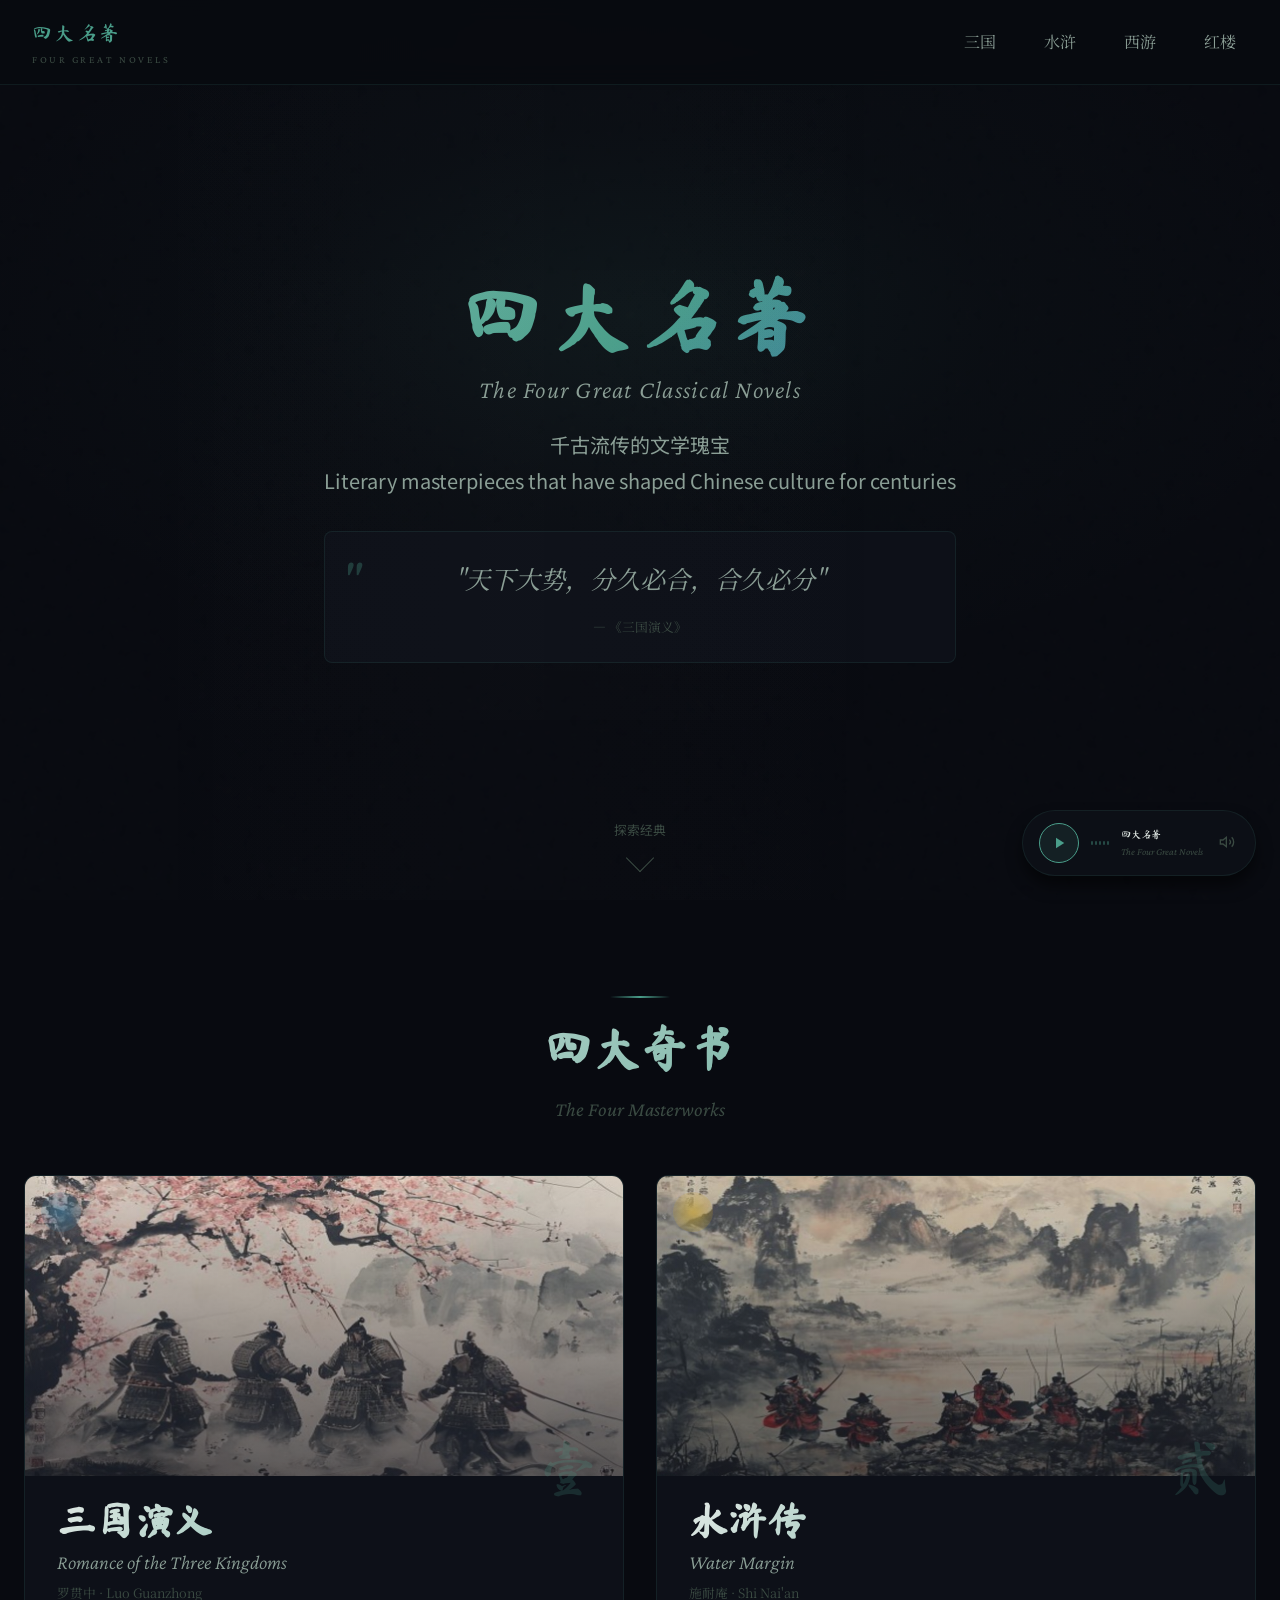
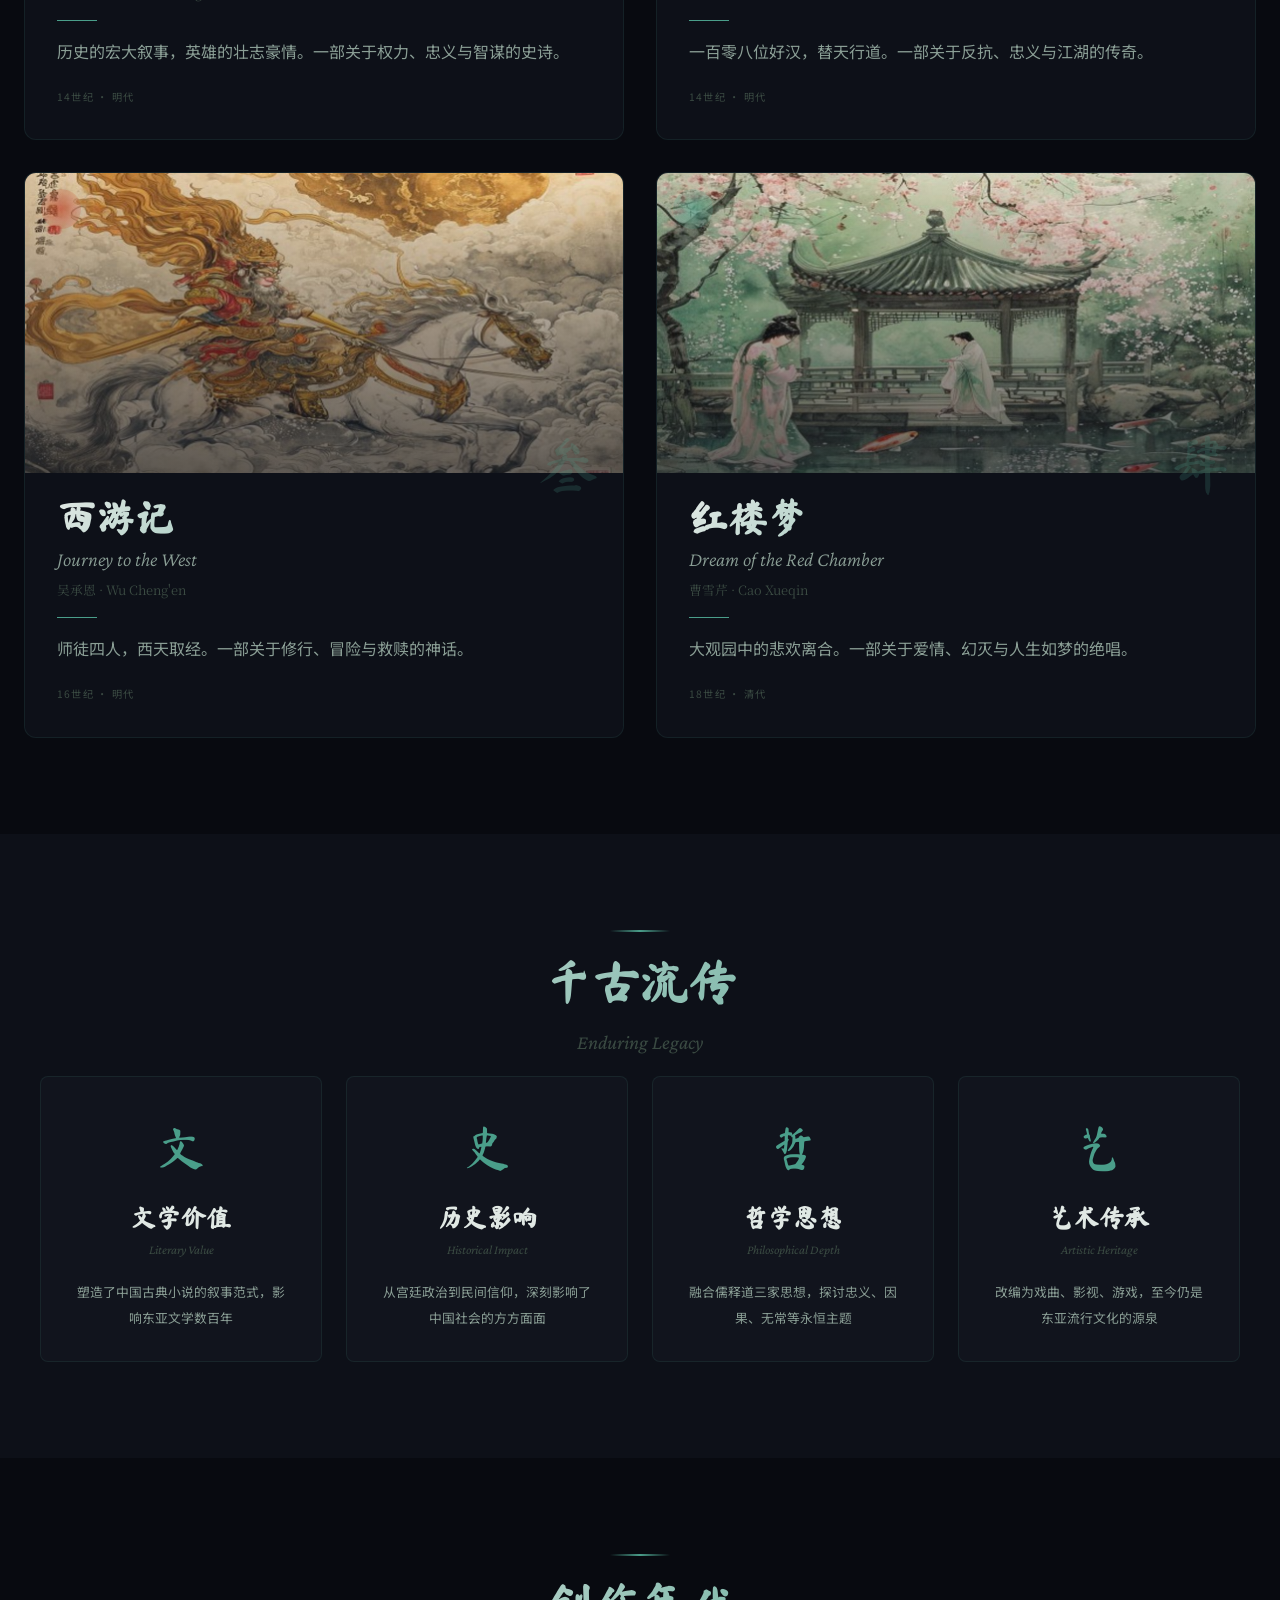
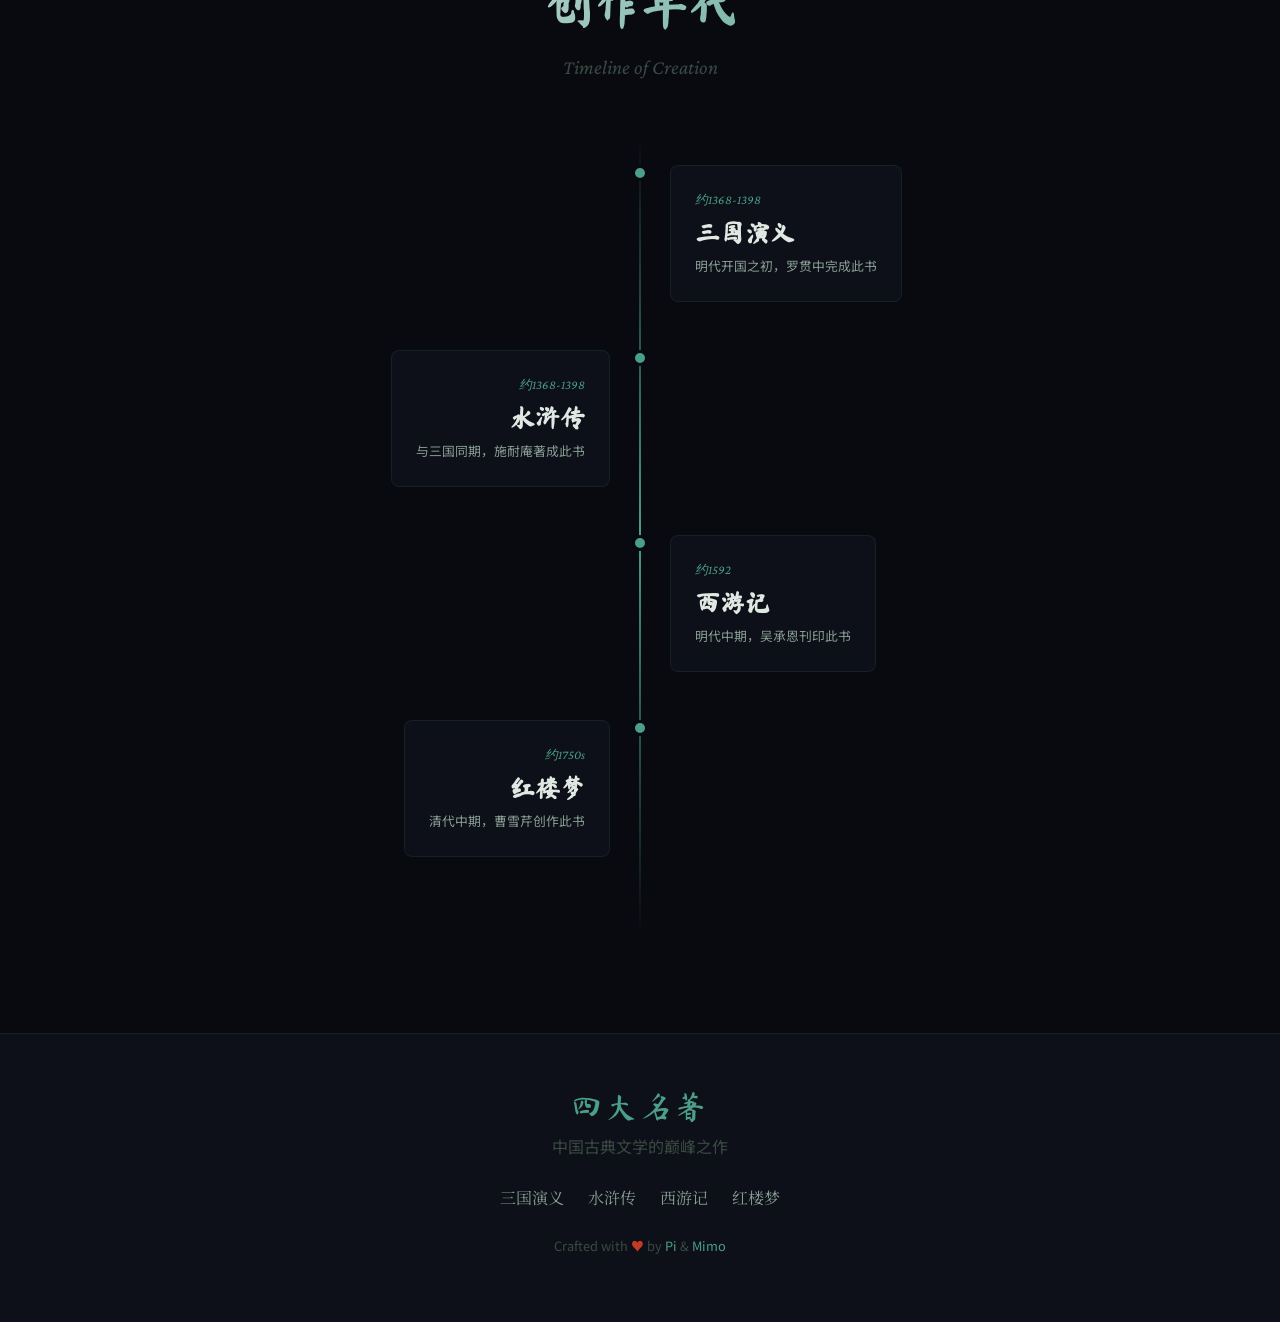
==== commit acb2c6af: "Add MIDI soundtrack for each novel - Landing page: Ethereal, welcoming atmosphere - Three Kingdoms: " ====
--- a/index.html
+++ b/index.html
@@ -16,6 +16,7 @@
     <link rel="stylesheet" href="css/animations.css">
     <link rel="stylesheet" href="css/components.css">
     <link rel="stylesheet" href="css/landing.css">
+    <link rel="stylesheet" href="css/audio.css">
 </head>
 <body>
     <!-- Atmospheric Mist Layers -->
@@ -248,5 +249,6 @@
     </footer>
 
     <script src="js/landing.js"></script>
+    <script src="js/audio-player.js"></script>
 </body>
 </html>
--- a/css/audio.css
+++ b/css/audio.css
@@ -0,0 +1,204 @@
+/* ========================================
+   四大名著 · Four Great Novels
+   Audio Player Styles
+   ======================================== */
+
+/* Audio Player Container */
+.audio-player {
+  position: fixed;
+  bottom: var(--space-6);
+  right: var(--space-6);
+  z-index: 999;
+  display: flex;
+  align-items: center;
+  gap: var(--space-3);
+  padding: var(--space-3) var(--space-4);
+  background: rgba(13, 16, 24, 0.95);
+  backdrop-filter: blur(12px);
+  border: 1px solid var(--border);
+  border-radius: var(--radius-full);
+  box-shadow: var(--shadow-lg);
+  transition: all var(--duration-normal) var(--ease-default);
+}
+
+.audio-player:hover {
+  border-color: var(--accent);
+  box-shadow: var(--glow-accent-sm);
+}
+
+/* Play Button */
+.audio-play-btn {
+  width: 40px;
+  height: 40px;
+  border-radius: 50%;
+  border: 1.5px solid var(--accent);
+  background: var(--accent-dim);
+  color: var(--accent);
+  cursor: pointer;
+  display: flex;
+  align-items: center;
+  justify-content: center;
+  transition: all var(--duration-fast) var(--ease-default);
+  flex-shrink: 0;
+}
+
+.audio-play-btn:hover {
+  background: rgba(74, 158, 138, 0.22);
+  box-shadow: var(--glow-accent);
+}
+
+.audio-play-btn:active {
+  transform: scale(0.94);
+}
+
+.audio-play-btn svg {
+  width: 18px;
+  height: 18px;
+}
+
+/* Wave Animation */
+.audio-waves {
+  display: flex;
+  align-items: center;
+  gap: 2px;
+  height: 24px;
+}
+
+.audio-wave {
+  width: 2px;
+  background: var(--accent);
+  border-radius: 2px;
+  height: 4px;
+  animation: wave-idle 1.2s ease-in-out infinite;
+  opacity: 0.4;
+}
+
+.audio-wave:nth-child(1) { animation-delay: 0s; }
+.audio-wave:nth-child(2) { animation-delay: 0.11s; }
+.audio-wave:nth-child(3) { animation-delay: 0.22s; }
+.audio-wave:nth-child(4) { animation-delay: 0.33s; }
+.audio-wave:nth-child(5) { animation-delay: 0.44s; }
+
+@keyframes wave-idle {
+  0%, 100% { height: 4px; opacity: 0.4; }
+  50% { height: 16px; opacity: 0.8; }
+}
+
+.audio-waves.playing .audio-wave {
+  animation: wave-active 0.4s ease-in-out infinite;
+  opacity: 1;
+}
+
+@keyframes wave-active {
+  0%, 100% { height: 4px; }
+  50% { height: 20px; }
+}
+
+/* Track Info */
+.audio-info {
+  display: flex;
+  flex-direction: column;
+  gap: 2px;
+}
+
+.audio-title {
+  font-family: var(--font-display);
+  font-size: var(--text-xs);
+  color: var(--text-primary);
+  white-space: nowrap;
+}
+
+.audio-subtitle {
+  font-family: var(--font-western);
+  font-size: 10px;
+  color: var(--text-muted);
+  font-style: italic;
+}
+
+/* Volume Control */
+.audio-volume {
+  display: flex;
+  align-items: center;
+  gap: var(--space-2);
+}
+
+.audio-volume-btn {
+  background: none;
+  border: none;
+  color: var(--text-muted);
+  cursor: pointer;
+  padding: var(--space-1);
+  transition: color var(--duration-fast) var(--ease-default);
+}
+
+.audio-volume-btn:hover {
+  color: var(--accent);
+}
+
+.audio-volume-btn svg {
+  width: 16px;
+  height: 16px;
+}
+
+/* Responsive */
+@media (max-width: 640px) {
+  .audio-player {
+    bottom: var(--space-4);
+    right: var(--space-4);
+    padding: var(--space-2) var(--space-3);
+  }
+  
+  .audio-play-btn {
+    width: 36px;
+    height: 36px;
+  }
+  
+  .audio-info {
+    max-width: 80px;
+  }
+  
+  .audio-volume {
+    display: none;
+  }
+}
+
+/* Novel-specific audio player colors */
+[data-novel="three-kingdoms"] .audio-player {
+  border-color: rgba(90, 142, 158, 0.2);
+}
+
+[data-novel="three-kingdoms"] .audio-play-btn {
+  border-color: #5a8e9e;
+  color: #5a8e9e;
+  background: rgba(90, 142, 158, 0.12);
+}
+
+[data-novel="water-margin"] .audio-player {
+  border-color: rgba(212, 168, 74, 0.2);
+}
+
+[data-novel="water-margin"] .audio-play-btn {
+  border-color: #d4a84a;
+  color: #d4a84a;
+  background: rgba(212, 168, 74, 0.12);
+}
+
+[data-novel="journey-west"] .audio-player {
+  border-color: rgba(224, 90, 51, 0.2);
+}
+
+[data-novel="journey-west"] .audio-play-btn {
+  border-color: #e05a33;
+  color: #e05a33;
+  background: rgba(224, 90, 51, 0.12);
+}
+
+[data-novel="red-chamber"] .audio-player {
+  border-color: rgba(109, 179, 164, 0.2);
+}
+
+[data-novel="red-chamber"] .audio-play-btn {
+  border-color: #6db3a4;
+  color: #6db3a4;
+  background: rgba(109, 179, 164, 0.12);
+}
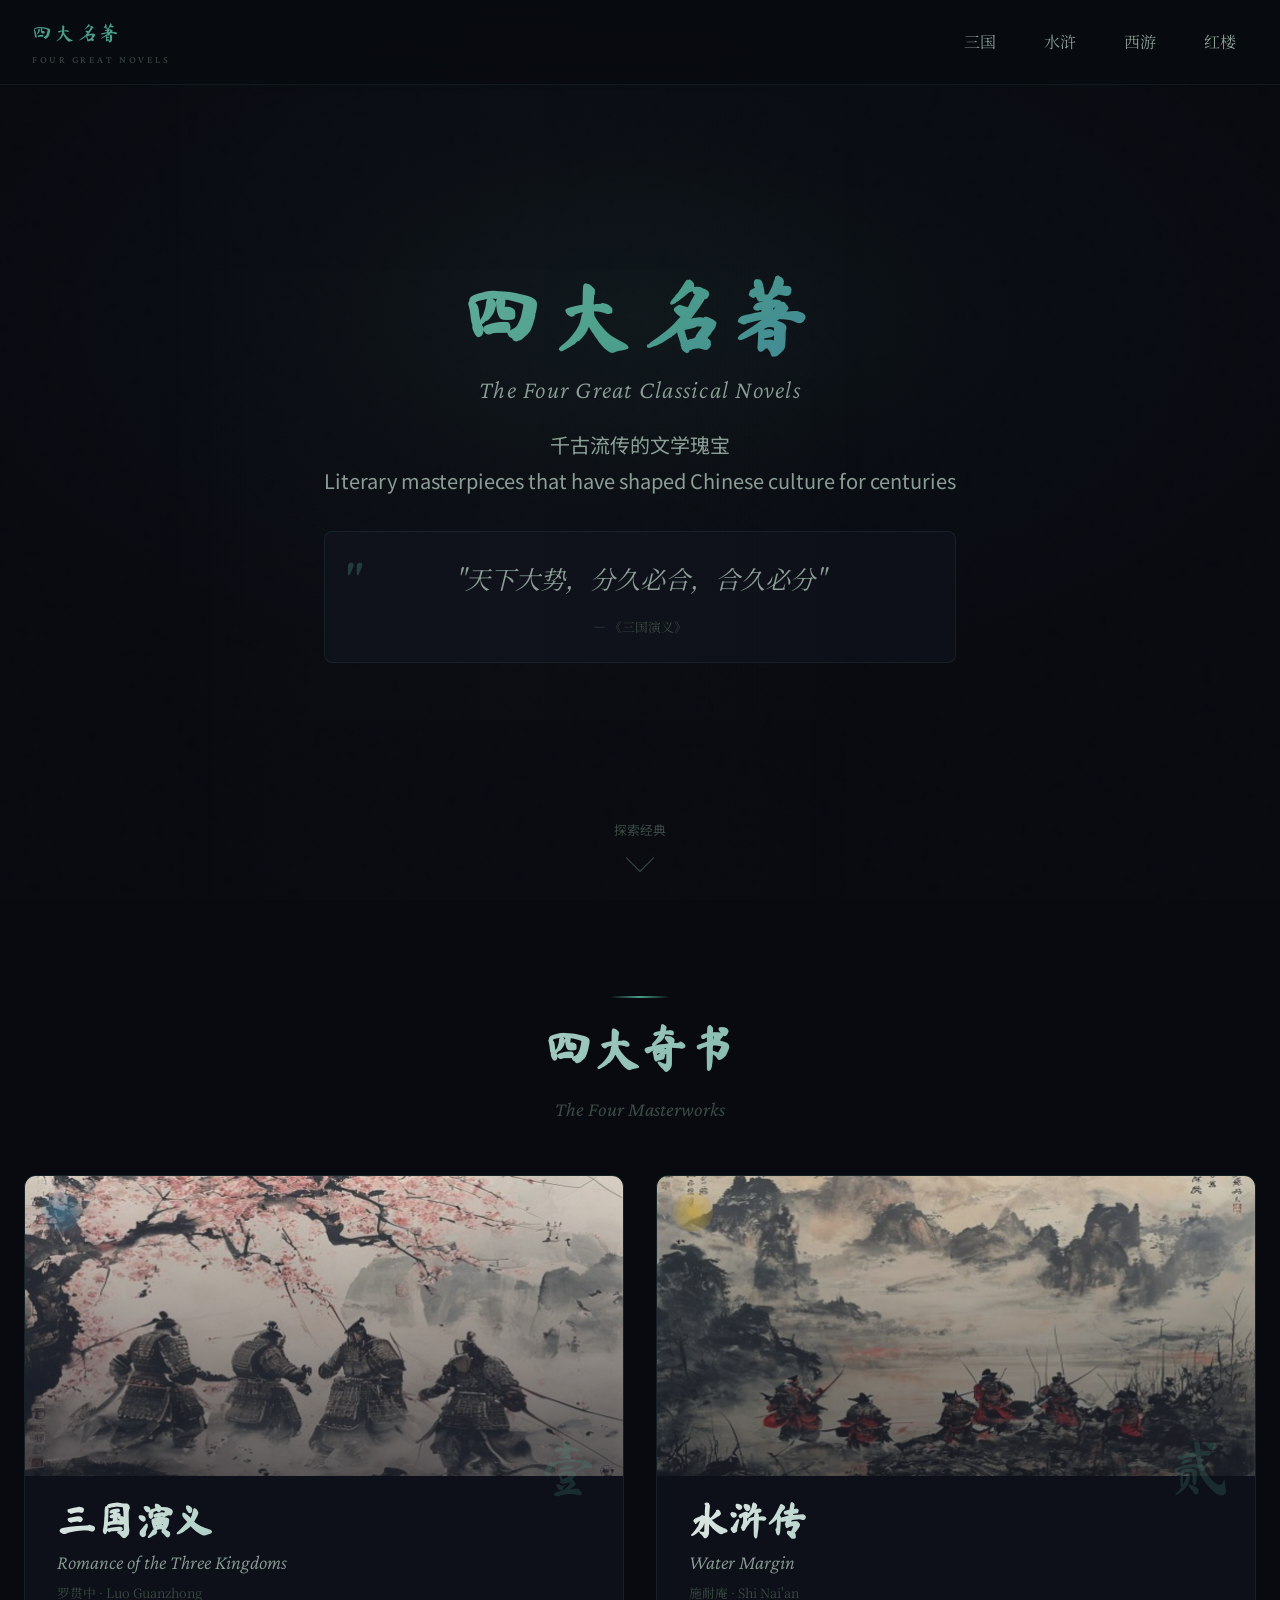
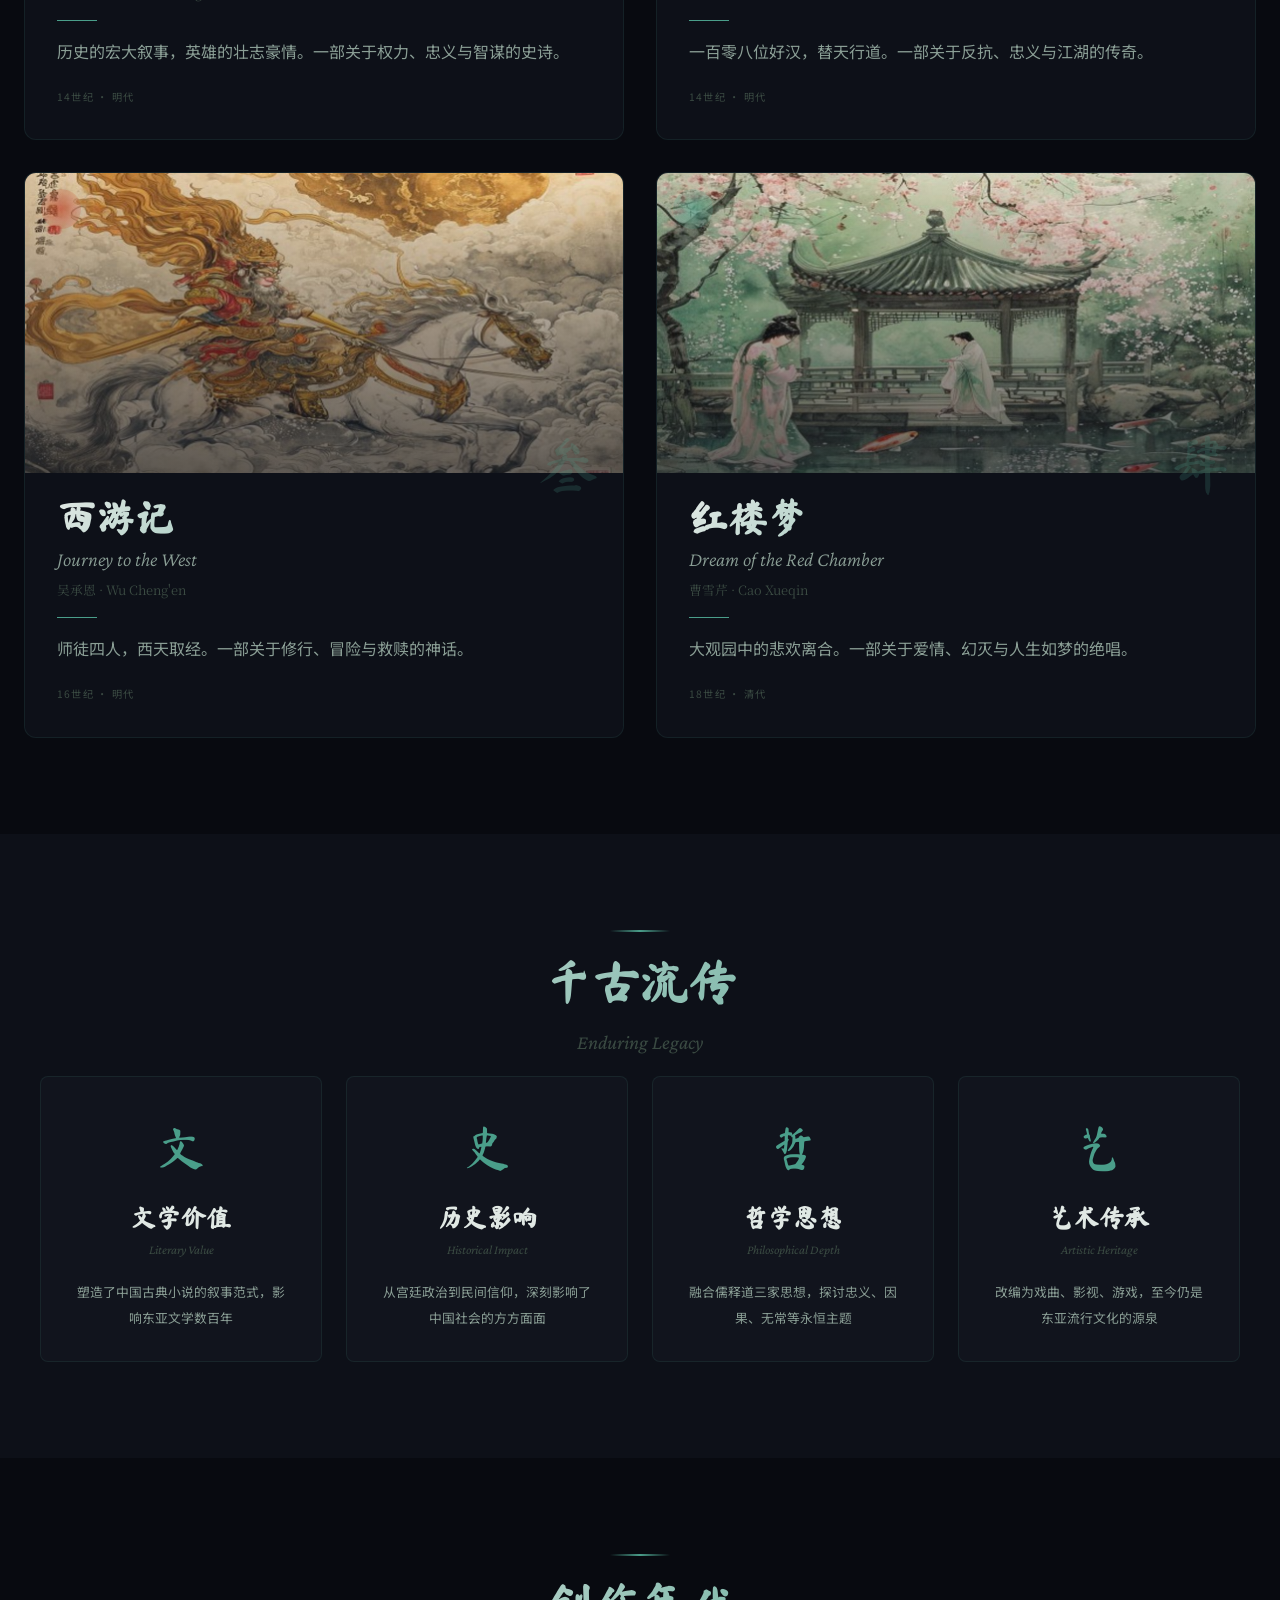
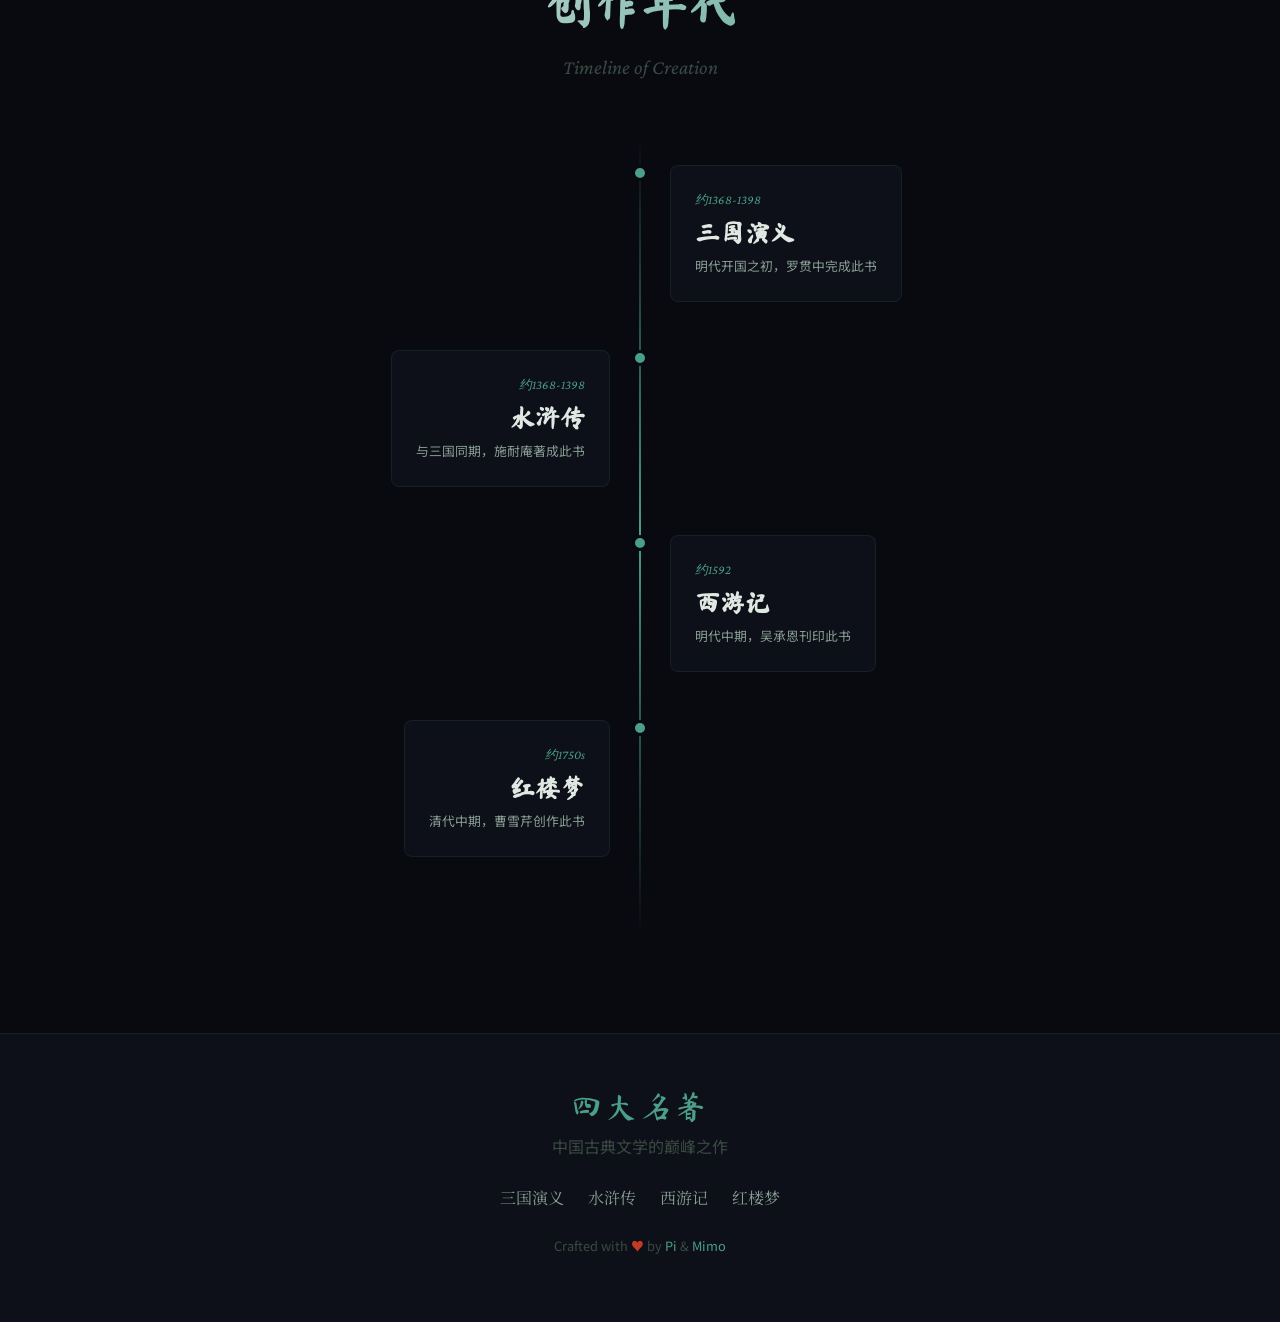
==== commit 2eb696ba: "Remove MIDI audio player MIDI synthesis didn't capture the spirit of the novels. Keeping the visual " ====
--- a/index.html
+++ b/index.html
@@ -16,7 +16,6 @@
     <link rel="stylesheet" href="css/animations.css">
     <link rel="stylesheet" href="css/components.css">
     <link rel="stylesheet" href="css/landing.css">
-    <link rel="stylesheet" href="css/audio.css">
 </head>
 <body>
     <!-- Atmospheric Mist Layers -->
@@ -249,6 +248,5 @@
     </footer>
 
     <script src="js/landing.js"></script>
-    <script src="js/audio-player.js"></script>
 </body>
 </html>
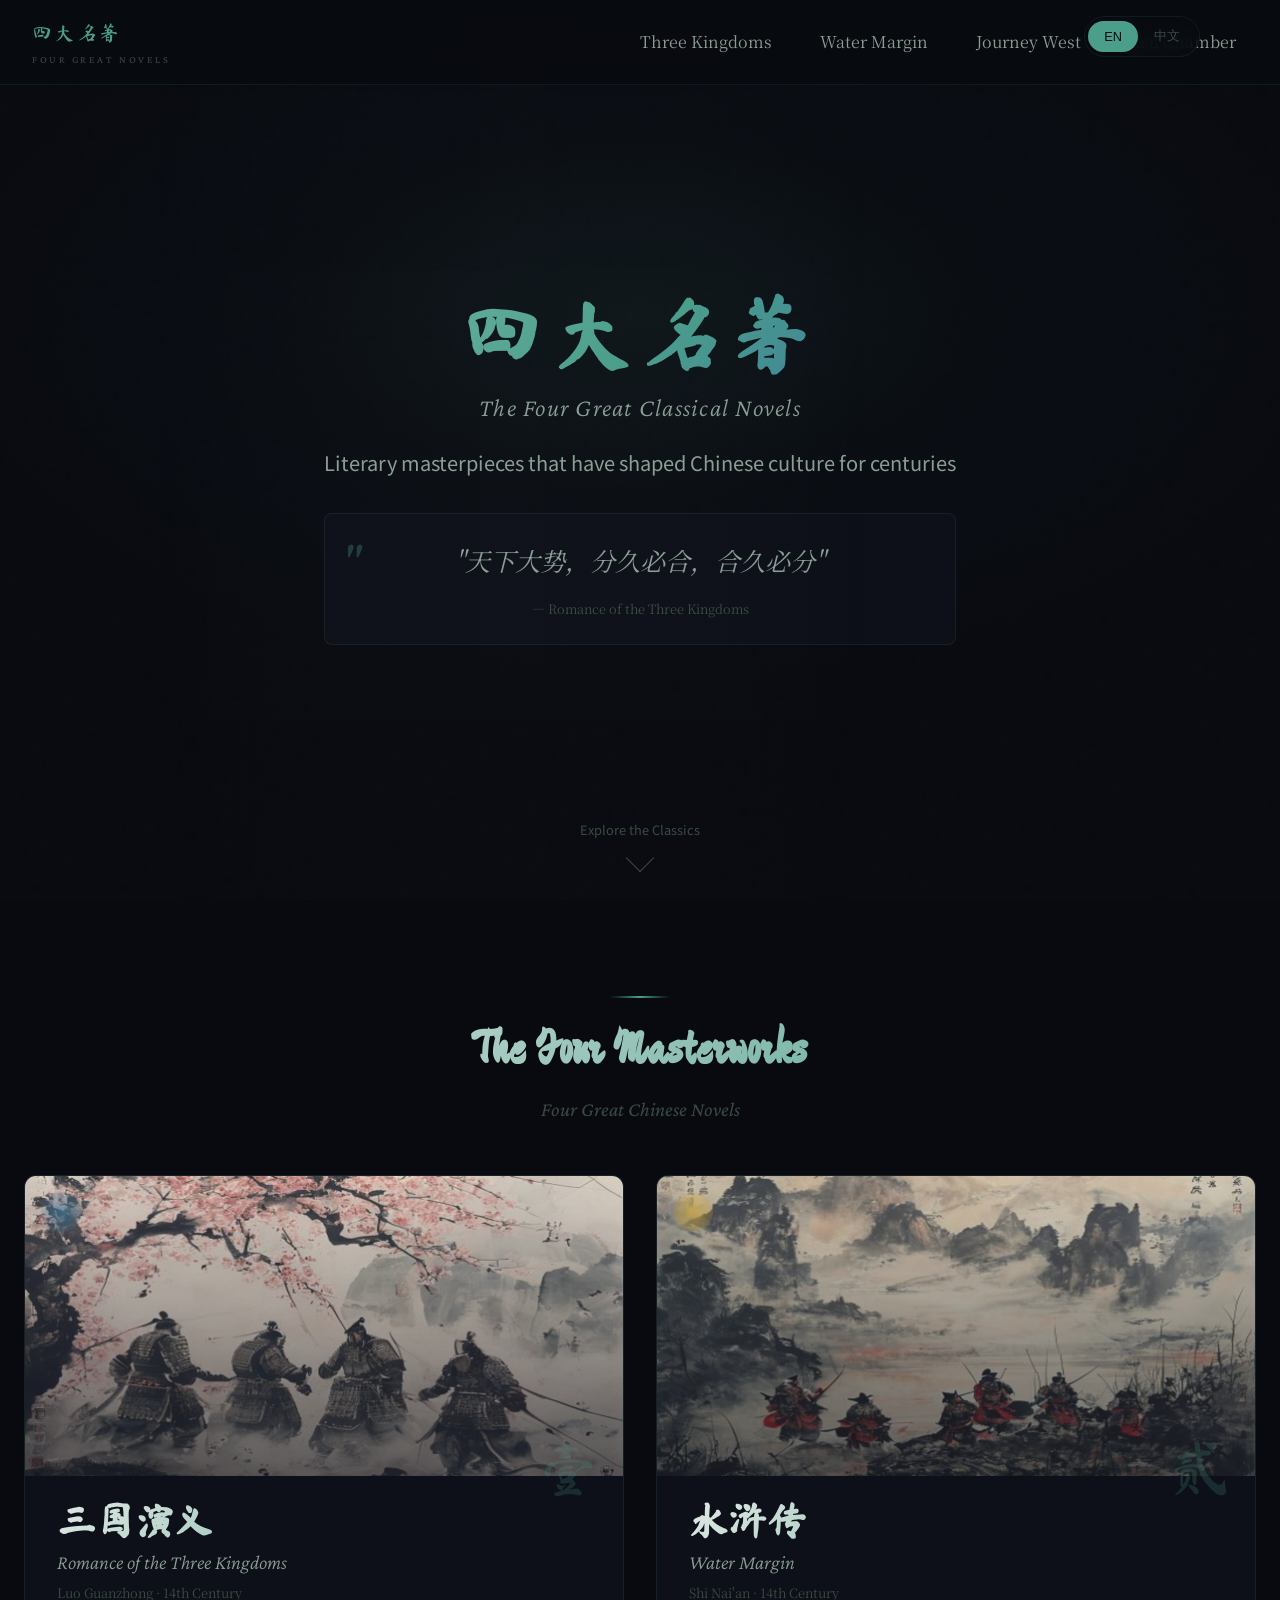
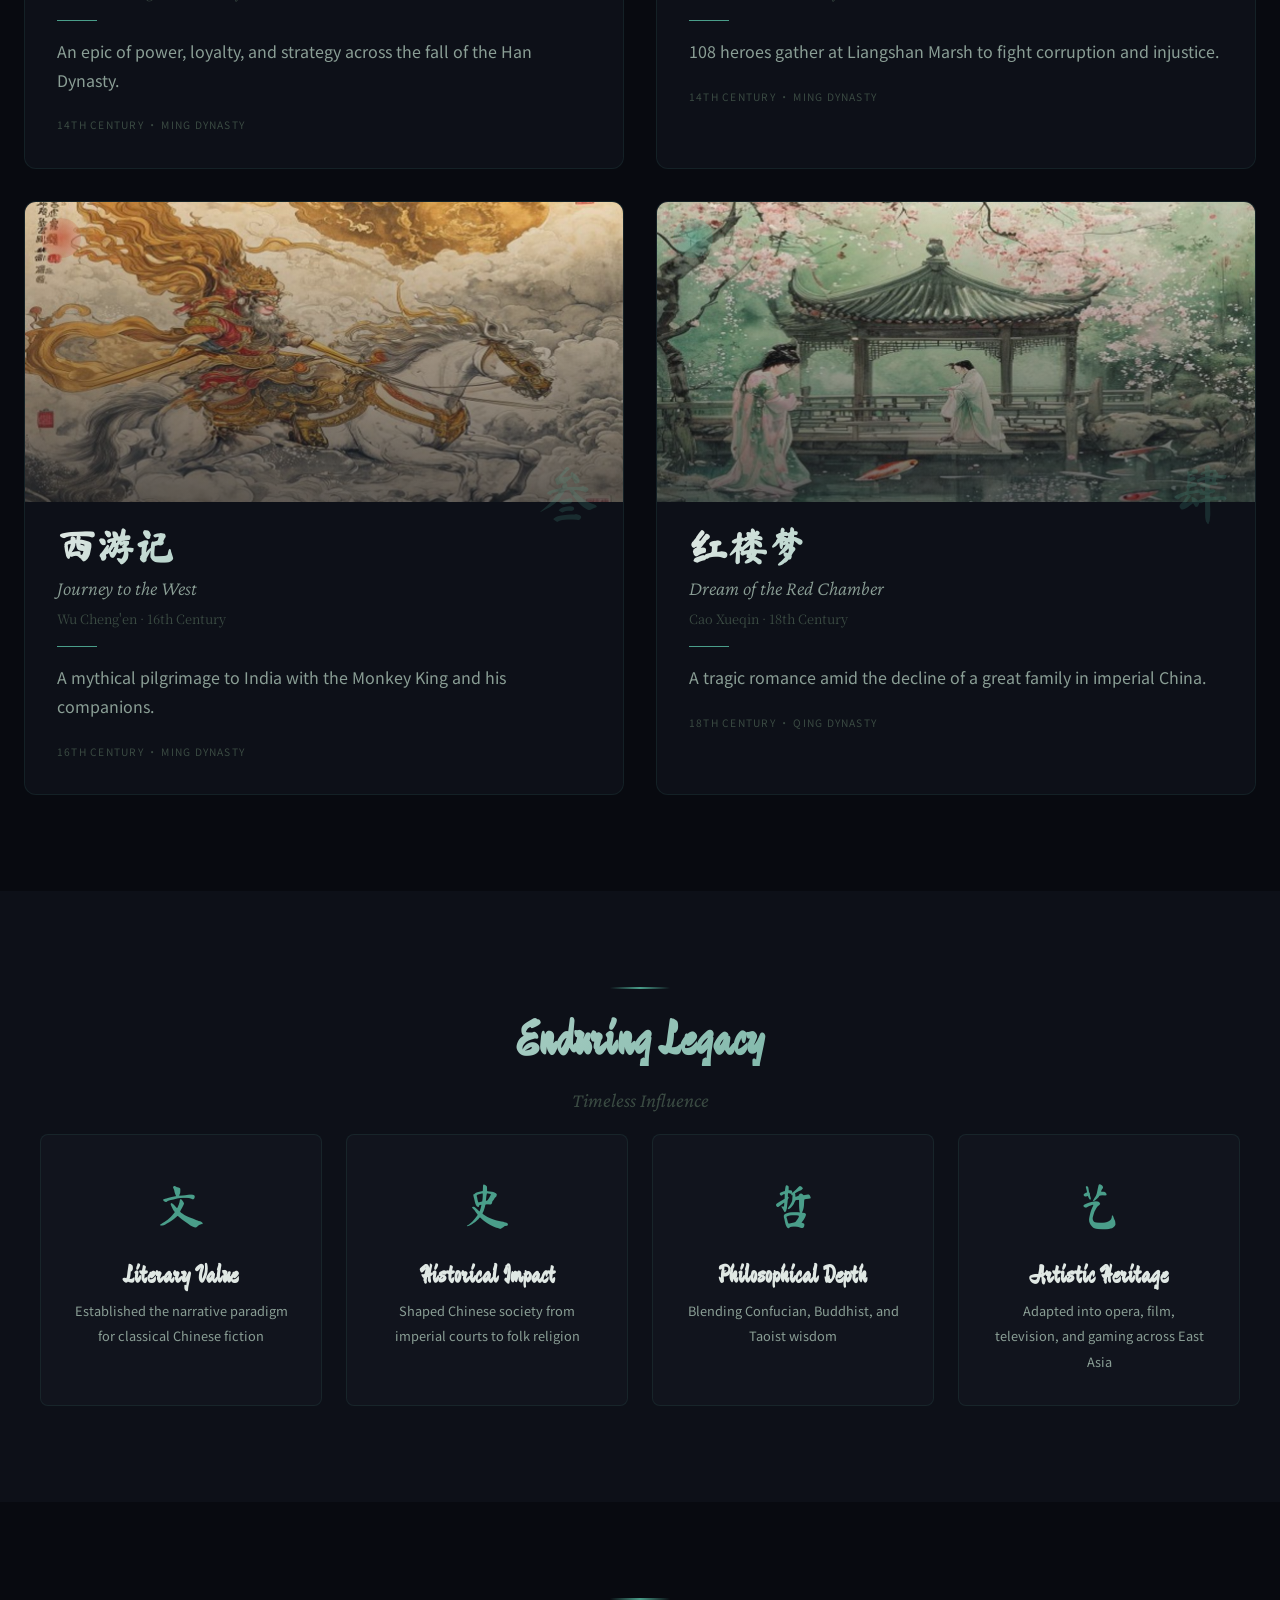
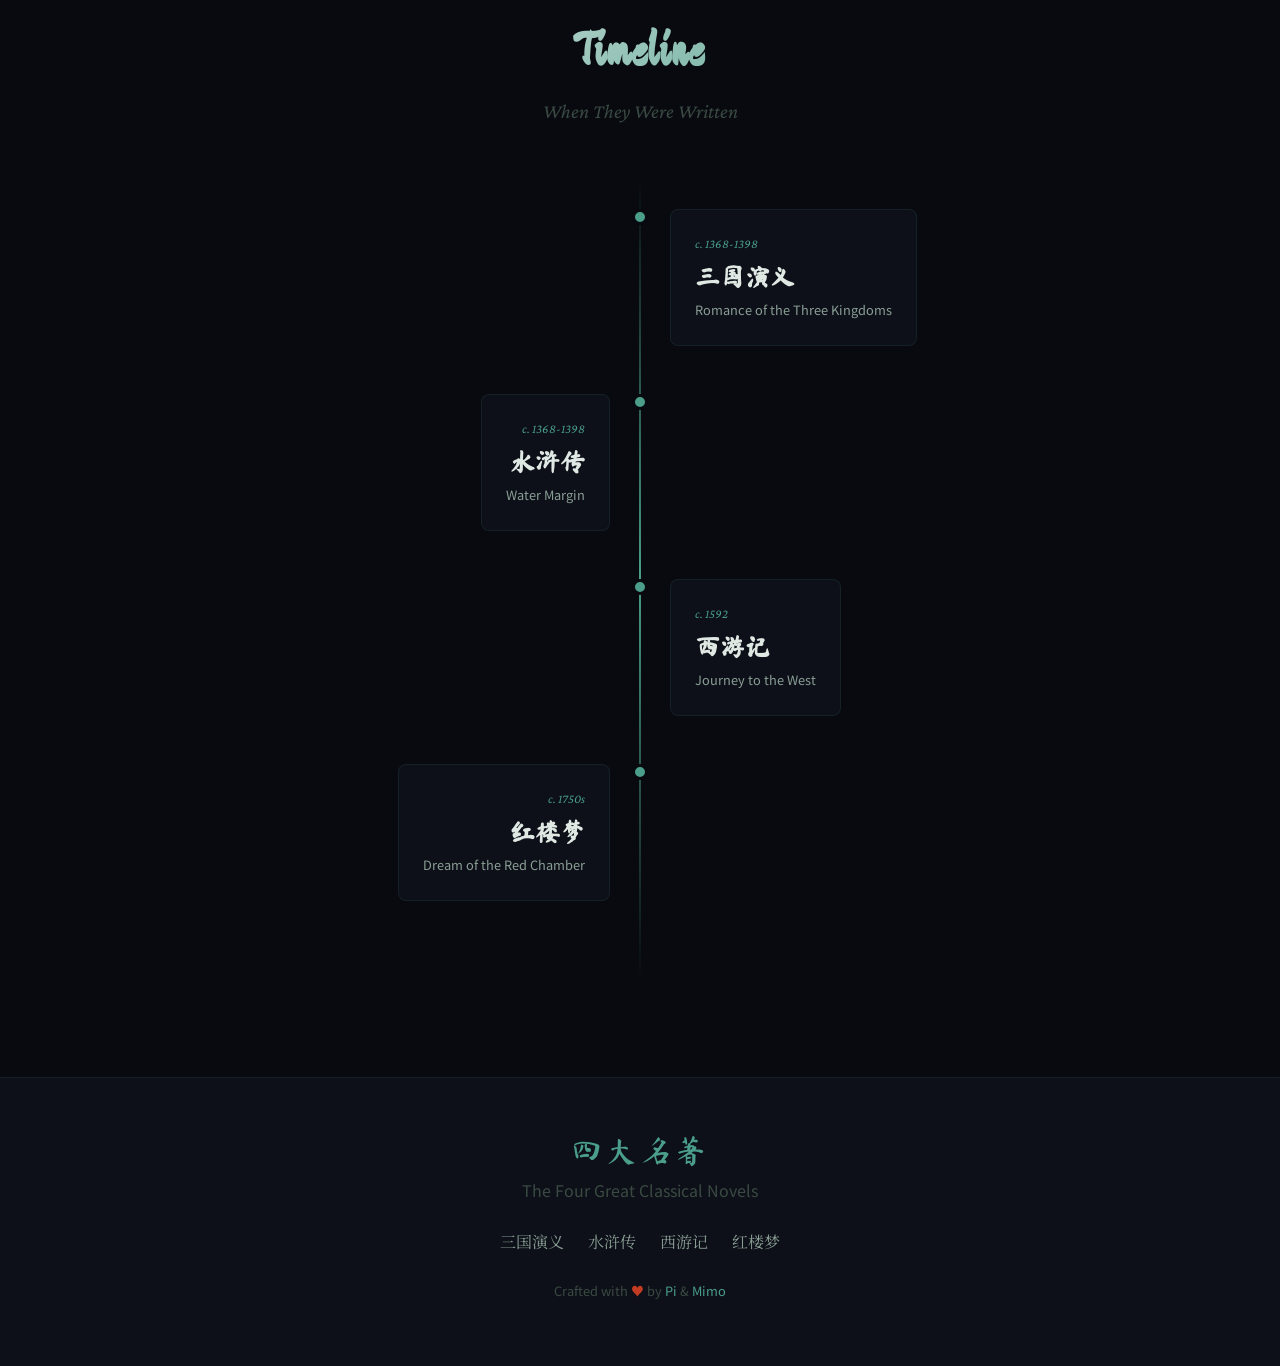
==== commit 08e3ec17: "Add bilingual language toggle (EN/中文) - Language toggle in top-right corner - Switches between Engli" ====
--- a/index.html
+++ b/index.html
@@ -1,5 +1,5 @@
 <!DOCTYPE html>
-<html lang="zh" data-theme="dark">
+<html lang="zh" data-theme="dark" data-lang="en">
 <head>
     <meta charset="UTF-8">
     <meta name="viewport" content="width=device-width, initial-scale=1.0">
@@ -16,6 +16,7 @@
     <link rel="stylesheet" href="css/animations.css">
     <link rel="stylesheet" href="css/components.css">
     <link rel="stylesheet" href="css/landing.css">
+    <link rel="stylesheet" href="css/lang-toggle.css">
 </head>
 <body>
     <!-- Atmospheric Mist Layers -->
@@ -29,13 +30,13 @@
     <nav class="main-nav">
         <a href="index.html" class="nav-brand">
             <span class="brand-zh">四大名著</span>
-            <span class="brand-en">Four Great Novels</span>
+            <span class="brand-en en-only">Four Great Novels</span>
         </a>
         <div class="nav-links">
-            <a href="three-kingdoms.html" class="nav-link">三国</a>
-            <a href="water-margin.html" class="nav-link">水浒</a>
-            <a href="journey-west.html" class="nav-link">西游</a>
-            <a href="red-chamber.html" class="nav-link">红楼</a>
+            <a href="three-kingdoms.html" class="nav-link"><span class="en-only">Three Kingdoms</span><span class="zh-only">三国</span></a>
+            <a href="water-margin.html" class="nav-link"><span class="en-only">Water Margin</span><span class="zh-only">水浒</span></a>
+            <a href="journey-west.html" class="nav-link"><span class="en-only">Journey West</span><span class="zh-only">西游</span></a>
+            <a href="red-chamber.html" class="nav-link"><span class="en-only">Red Chamber</span><span class="zh-only">红楼</span></a>
         </div>
     </nav>
 
@@ -48,19 +49,21 @@
             <span class="hero-accent-line"></span>
             <h1 class="hero-title">
                 <span class="title-zh">四大名著</span>
-                <span class="title-en">The Four Great Classical Novels</span>
+                <span class="title-en en-only">The Four Great Classical Novels</span>
             </h1>
             <p class="hero-subtitle">
-                千古流传的文学瑰宝<br>
-                Literary masterpieces that have shaped Chinese culture for centuries
+                <span class="en-only">Literary masterpieces that have shaped Chinese culture for centuries</span>
+                <span class="zh-only">千年流传的文学瑰宝，塑造了中华文化的经典之作</span>
             </p>
             <div class="hero-quote">
                 <p>"天下大势，分久必合，合久必分"</p>
-                <span class="quote-attr">— 《三国演义》</span>
+                <span class="quote-attr en-only">— Romance of the Three Kingdoms</span>
+                <span class="quote-attr zh-only">— 《三国演义》</span>
             </div>
         </div>
         <div class="scroll-indicator">
-            <span>探索经典</span>
+            <span class="en-only">Explore the Classics</span>
+            <span class="zh-only">探索经典</span>
             <div class="scroll-arrow"></div>
         </div>
     </section>
@@ -69,8 +72,14 @@
     <section class="novels-section">
         <div class="section-header">
             <span class="section-accent"></span>
-            <h2 class="section-title">四大奇书</h2>
-            <p class="section-subtitle">The Four Masterworks</p>
+            <h2 class="section-title">
+                <span class="en-only">The Four Masterworks</span>
+                <span class="zh-only">四大奇书</span>
+            </h2>
+            <p class="section-subtitle">
+                <span class="en-only">Four Great Chinese Novels</span>
+                <span class="zh-only">中国古典文学巅峰之作</span>
+            </p>
         </div>
 
         <div class="novels-grid">
@@ -83,11 +92,20 @@
                 <div class="card-content">
                     <span class="card-number">壹</span>
                     <h3 class="card-title-zh">三国演义</h3>
-                    <h4 class="card-title-en">Romance of the Three Kingdoms</h4>
-                    <p class="card-author">罗贯中 · Luo Guanzhong</p>
+                    <h4 class="card-title-en en-only">Romance of the Three Kingdoms</h4>
+                    <p class="card-author">
+                        <span class="en-only">Luo Guanzhong · 14th Century</span>
+                        <span class="zh-only">罗贯中 · 明代</span>
+                    </p>
                     <div class="card-divider"></div>
-                    <p class="card-excerpt">历史的宏大叙事，英雄的壮志豪情。一部关于权力、忠义与智谋的史诗。</p>
-                    <span class="card-period">14世纪 · 明代</span>
+                    <p class="card-excerpt">
+                        <span class="en-only">An epic of power, loyalty, and strategy across the fall of the Han Dynasty.</span>
+                        <span class="zh-only">历史的宏大叙事，英雄的壮志豪情。一部关于权力、忠义与智谋的史诗。</span>
+                    </p>
+                    <span class="card-period">
+                        <span class="en-only">14th Century · Ming Dynasty</span>
+                        <span class="zh-only">14世纪 · 明代</span>
+                    </span>
                 </div>
                 <div class="card-element water"></div>
             </a>
@@ -101,11 +119,20 @@
                 <div class="card-content">
                     <span class="card-number">贰</span>
                     <h3 class="card-title-zh">水浒传</h3>
-                    <h4 class="card-title-en">Water Margin</h4>
-                    <p class="card-author">施耐庵 · Shi Nai'an</p>
+                    <h4 class="card-title-en en-only">Water Margin</h4>
+                    <p class="card-author">
+                        <span class="en-only">Shi Nai'an · 14th Century</span>
+                        <span class="zh-only">施耐庵 · 明代</span>
+                    </p>
                     <div class="card-divider"></div>
-                    <p class="card-excerpt">一百零八位好汉，替天行道。一部关于反抗、忠义与江湖的传奇。</p>
-                    <span class="card-period">14世纪 · 明代</span>
+                    <p class="card-excerpt">
+                        <span class="en-only">108 heroes gather at Liangshan Marsh to fight corruption and injustice.</span>
+                        <span class="zh-only">一百零八位好汉，替天行道。一部关于反抗、忠义与江湖的传奇。</span>
+                    </p>
+                    <span class="card-period">
+                        <span class="en-only">14th Century · Ming Dynasty</span>
+                        <span class="zh-only">14世纪 · 明代</span>
+                    </span>
                 </div>
                 <div class="card-element earth"></div>
             </a>
@@ -119,11 +146,20 @@
                 <div class="card-content">
                     <span class="card-number">叁</span>
                     <h3 class="card-title-zh">西游记</h3>
-                    <h4 class="card-title-en">Journey to the West</h4>
-                    <p class="card-author">吴承恩 · Wu Cheng'en</p>
+                    <h4 class="card-title-en en-only">Journey to the West</h4>
+                    <p class="card-author">
+                        <span class="en-only">Wu Cheng'en · 16th Century</span>
+                        <span class="zh-only">吴承恩 · 明代</span>
+                    </p>
                     <div class="card-divider"></div>
-                    <p class="card-excerpt">师徒四人，西天取经。一部关于修行、冒险与救赎的神话。</p>
-                    <span class="card-period">16世纪 · 明代</span>
+                    <p class="card-excerpt">
+                        <span class="en-only">A mythical pilgrimage to India with the Monkey King and his companions.</span>
+                        <span class="zh-only">师徒四人，西天取经。一部关于修行、冒险与救赎的神话。</span>
+                    </p>
+                    <span class="card-period">
+                        <span class="en-only">16th Century · Ming Dynasty</span>
+                        <span class="zh-only">16世纪 · 明代</span>
+                    </span>
                 </div>
                 <div class="card-element fire"></div>
             </a>
@@ -137,11 +173,20 @@
                 <div class="card-content">
                     <span class="card-number">肆</span>
                     <h3 class="card-title-zh">红楼梦</h3>
-                    <h4 class="card-title-en">Dream of the Red Chamber</h4>
-                    <p class="card-author">曹雪芹 · Cao Xueqin</p>
+                    <h4 class="card-title-en en-only">Dream of the Red Chamber</h4>
+                    <p class="card-author">
+                        <span class="en-only">Cao Xueqin · 18th Century</span>
+                        <span class="zh-only">曹雪芹 · 清代</span>
+                    </p>
                     <div class="card-divider"></div>
-                    <p class="card-excerpt">大观园中的悲欢离合。一部关于爱情、幻灭与人生如梦的绝唱。</p>
-                    <span class="card-period">18世纪 · 清代</span>
+                    <p class="card-excerpt">
+                        <span class="en-only">A tragic romance amid the decline of a great family in imperial China.</span>
+                        <span class="zh-only">大观园中的悲欢离合。一部关于爱情、幻灭与人生如梦的绝唱。</span>
+                    </p>
+                    <span class="card-period">
+                        <span class="en-only">18th Century · Qing Dynasty</span>
+                        <span class="zh-only">18世纪 · 清代</span>
+                    </span>
                 </div>
                 <div class="card-element wood"></div>
             </a>
@@ -152,33 +197,59 @@
     <section class="significance-section">
         <div class="significance-content">
             <span class="section-accent"></span>
-            <h2 class="section-title">千古流传</h2>
-            <p class="section-subtitle">Enduring Legacy</p>
+            <h2 class="section-title">
+                <span class="en-only">Enduring Legacy</span>
+                <span class="zh-only">千古流传</span>
+            </h2>
+            <p class="section-subtitle">
+                <span class="en-only">Timeless Influence</span>
+                <span class="zh-only">跨越时代的影响力</span>
+            </p>
             
             <div class="significance-grid">
                 <div class="sig-item">
                     <div class="sig-icon">文</div>
-                    <h3>文学价值</h3>
-                    <p>Literary Value</p>
-                    <span class="sig-desc">塑造了中国古典小说的叙事范式，影响东亚文学数百年</span>
+                    <h3>
+                        <span class="en-only">Literary Value</span>
+                        <span class="zh-only">文学价值</span>
+                    </h3>
+                    <span class="sig-desc">
+                        <span class="en-only">Established the narrative paradigm for classical Chinese fiction</span>
+                        <span class="zh-only">塑造了中国古典小说的叙事范式</span>
+                    </span>
                 </div>
                 <div class="sig-item">
                     <div class="sig-icon">史</div>
-                    <h3>历史影响</h3>
-                    <p>Historical Impact</p>
-                    <span class="sig-desc">从宫廷政治到民间信仰，深刻影响了中国社会的方方面面</span>
+                    <h3>
+                        <span class="en-only">Historical Impact</span>
+                        <span class="zh-only">历史影响</span>
+                    </h3>
+                    <span class="sig-desc">
+                        <span class="en-only">Shaped Chinese society from imperial courts to folk religion</span>
+                        <span class="zh-only">从宫廷政治到民间信仰，深刻影响了中国社会</span>
+                    </span>
                 </div>
                 <div class="sig-item">
                     <div class="sig-icon">哲</div>
-                    <h3>哲学思想</h3>
-                    <p>Philosophical Depth</p>
-                    <span class="sig-desc">融合儒释道三家思想，探讨忠义、因果、无常等永恒主题</span>
+                    <h3>
+                        <span class="en-only">Philosophical Depth</span>
+                        <span class="zh-only">哲学思想</span>
+                    </h3>
+                    <span class="sig-desc">
+                        <span class="en-only">Blending Confucian, Buddhist, and Taoist wisdom</span>
+                        <span class="zh-only">融合儒释道三家思想</span>
+                    </span>
                 </div>
                 <div class="sig-item">
                     <div class="sig-icon">艺</div>
-                    <h3>艺术传承</h3>
-                    <p>Artistic Heritage</p>
-                    <span class="sig-desc">改编为戏曲、影视、游戏，至今仍是东亚流行文化的源泉</span>
+                    <h3>
+                        <span class="en-only">Artistic Heritage</span>
+                        <span class="zh-only">艺术传承</span>
+                    </h3>
+                    <span class="sig-desc">
+                        <span class="en-only">Adapted into opera, film, television, and gaming across East Asia</span>
+                        <span class="zh-only">改编为戏曲、影视、游戏，至今仍是流行文化的源泉</span>
+                    </span>
                 </div>
             </div>
         </div>
@@ -188,41 +259,51 @@
     <section class="timeline-section">
         <div class="timeline-header">
             <span class="section-accent"></span>
-            <h2 class="section-title">创作年代</h2>
-            <p class="section-subtitle">Timeline of Creation</p>
+            <h2 class="section-title">
+                <span class="en-only">Timeline</span>
+                <span class="zh-only">创作年代</span>
+            </h2>
+            <p class="section-subtitle">
+                <span class="en-only">When They Were Written</span>
+                <span class="zh-only">成书时间</span>
+            </p>
         </div>
         <div class="timeline">
             <div class="timeline-line"></div>
             <div class="timeline-item" data-novel="three-kingdoms">
                 <div class="timeline-dot"></div>
                 <div class="timeline-content">
-                    <span class="timeline-date">约1368-1398</span>
+                    <span class="timeline-date">c. 1368-1398</span>
                     <h3>三国演义</h3>
-                    <p>明代开国之初，罗贯中完成此书</p>
+                    <p class="en-only">Romance of the Three Kingdoms</p>
+                    <p class="zh-only">明代开国之初，罗贯中完成此书</p>
                 </div>
             </div>
             <div class="timeline-item" data-novel="water-margin">
                 <div class="timeline-dot"></div>
                 <div class="timeline-content">
-                    <span class="timeline-date">约1368-1398</span>
+                    <span class="timeline-date">c. 1368-1398</span>
                     <h3>水浒传</h3>
-                    <p>与三国同期，施耐庵著成此书</p>
+                    <p class="en-only">Water Margin</p>
+                    <p class="zh-only">与三国同期，施耐庵著成此书</p>
                 </div>
             </div>
             <div class="timeline-item" data-novel="journey-west">
                 <div class="timeline-dot"></div>
                 <div class="timeline-content">
-                    <span class="timeline-date">约1592</span>
+                    <span class="timeline-date">c. 1592</span>
                     <h3>西游记</h3>
-                    <p>明代中期，吴承恩刊印此书</p>
+                    <p class="en-only">Journey to the West</p>
+                    <p class="zh-only">明代中期，吴承恩刊印此书</p>
                 </div>
             </div>
             <div class="timeline-item" data-novel="red-chamber">
                 <div class="timeline-dot"></div>
                 <div class="timeline-content">
-                    <span class="timeline-date">约1750s</span>
+                    <span class="timeline-date">c. 1750s</span>
                     <h3>红楼梦</h3>
-                    <p>清代中期，曹雪芹创作此书</p>
+                    <p class="en-only">Dream of the Red Chamber</p>
+                    <p class="zh-only">清代中期，曹雪芹创作此书</p>
                 </div>
             </div>
         </div>
@@ -233,7 +314,8 @@
         <div class="footer-content">
             <div class="footer-brand">
                 <span class="brand-zh">四大名著</span>
-                <p>中国古典文学的巅峰之作</p>
+                <p class="en-only">The Four Great Classical Novels</p>
+                <p class="zh-only">中国古典文学的巅峰之作</p>
             </div>
             <div class="footer-links">
                 <a href="three-kingdoms.html">三国演义</a>
@@ -248,5 +330,6 @@
     </footer>
 
     <script src="js/landing.js"></script>
+    <script src="js/lang-toggle.js"></script>
 </body>
 </html>
--- a/css/lang-toggle.css
+++ b/css/lang-toggle.css
@@ -0,0 +1,146 @@
+/* ========================================
+   四大名著 · Language Toggle Styles
+   ======================================== */
+
+/* Language Toggle Button */
+.lang-toggle {
+  position: fixed;
+  top: var(--space-4);
+  right: var(--space-20);
+  z-index: 1001;
+  display: flex;
+  align-items: center;
+  gap: 0;
+  background: rgba(8, 10, 16, 0.8);
+  backdrop-filter: blur(12px);
+  border: 1px solid var(--border);
+  border-radius: var(--radius-full);
+  padding: 3px;
+}
+
+.lang-option {
+  padding: var(--space-2) var(--space-4);
+  font-size: var(--text-sm);
+  border: none;
+  border-radius: var(--radius-full);
+  cursor: pointer;
+  transition: all var(--duration-fast) var(--ease-default);
+  background: transparent;
+  color: var(--text-muted);
+}
+
+.lang-option:hover {
+  color: var(--text-secondary);
+}
+
+.lang-option.active {
+  background: var(--accent);
+  color: var(--bg-deep);
+  font-weight: var(--weight-medium);
+}
+
+/* Language-specific content visibility */
+[data-lang="en"] .zh-only {
+  display: none !important;
+}
+
+[data-lang="zh"] .en-only {
+  display: none !important;
+}
+
+/* Inline bilingual elements */
+.bilingual {
+  position: relative;
+}
+
+.bilingual .zh {
+  display: none;
+}
+
+[data-lang="zh"] .bilingual .en {
+  display: none;
+}
+
+[data-lang="zh"] .bilingual .zh {
+  display: inline;
+}
+
+/* Hero bilingual titles */
+.hero-title .title-zh {
+  display: block;
+}
+
+.hero-title .title-en {
+  display: block;
+}
+
+[data-lang="zh"] .hero-title .title-en {
+  display: none;
+}
+
+[data-lang="zh"] .hero-title .title-zh {
+  font-size: clamp(4rem, 10vw, 6rem);
+}
+
+/* Section bilingual headers */
+.section-title {
+  position: relative;
+}
+
+/* Novel card bilingual content */
+.novel-card .card-title-zh {
+  display: block;
+}
+
+.novel-card .card-title-en {
+  display: block;
+}
+
+[data-lang="zh"] .novel-card .card-title-en {
+  display: none;
+}
+
+[data-lang="zh"] .novel-card .card-title-zh {
+  font-size: var(--text-3xl);
+}
+
+/* Novel page bilingual hero */
+.novel-hero-zh,
+.novel-hero-en {
+  display: block;
+}
+
+[data-lang="zh"] .novel-hero-en {
+  display: none;
+}
+
+[data-lang="zh"] .novel-hero-zh {
+  font-size: clamp(5rem, 12vw, 8rem);
+}
+
+/* Responsive adjustments */
+@media (max-width: 768px) {
+  .lang-toggle {
+    right: var(--space-4);
+    top: auto;
+    bottom: var(--space-20);
+  }
+  
+  .lang-option {
+    padding: var(--space-2) var(--space-3);
+    font-size: var(--text-xs);
+  }
+}
+
+/* Novel page language toggle positioning */
+.novel-page .lang-toggle {
+  top: var(--space-4);
+  right: var(--space-20);
+}
+
+@media (max-width: 768px) {
+  .novel-page .lang-toggle {
+    right: var(--space-4);
+    bottom: calc(var(--space-20) + 60px);
+  }
+}
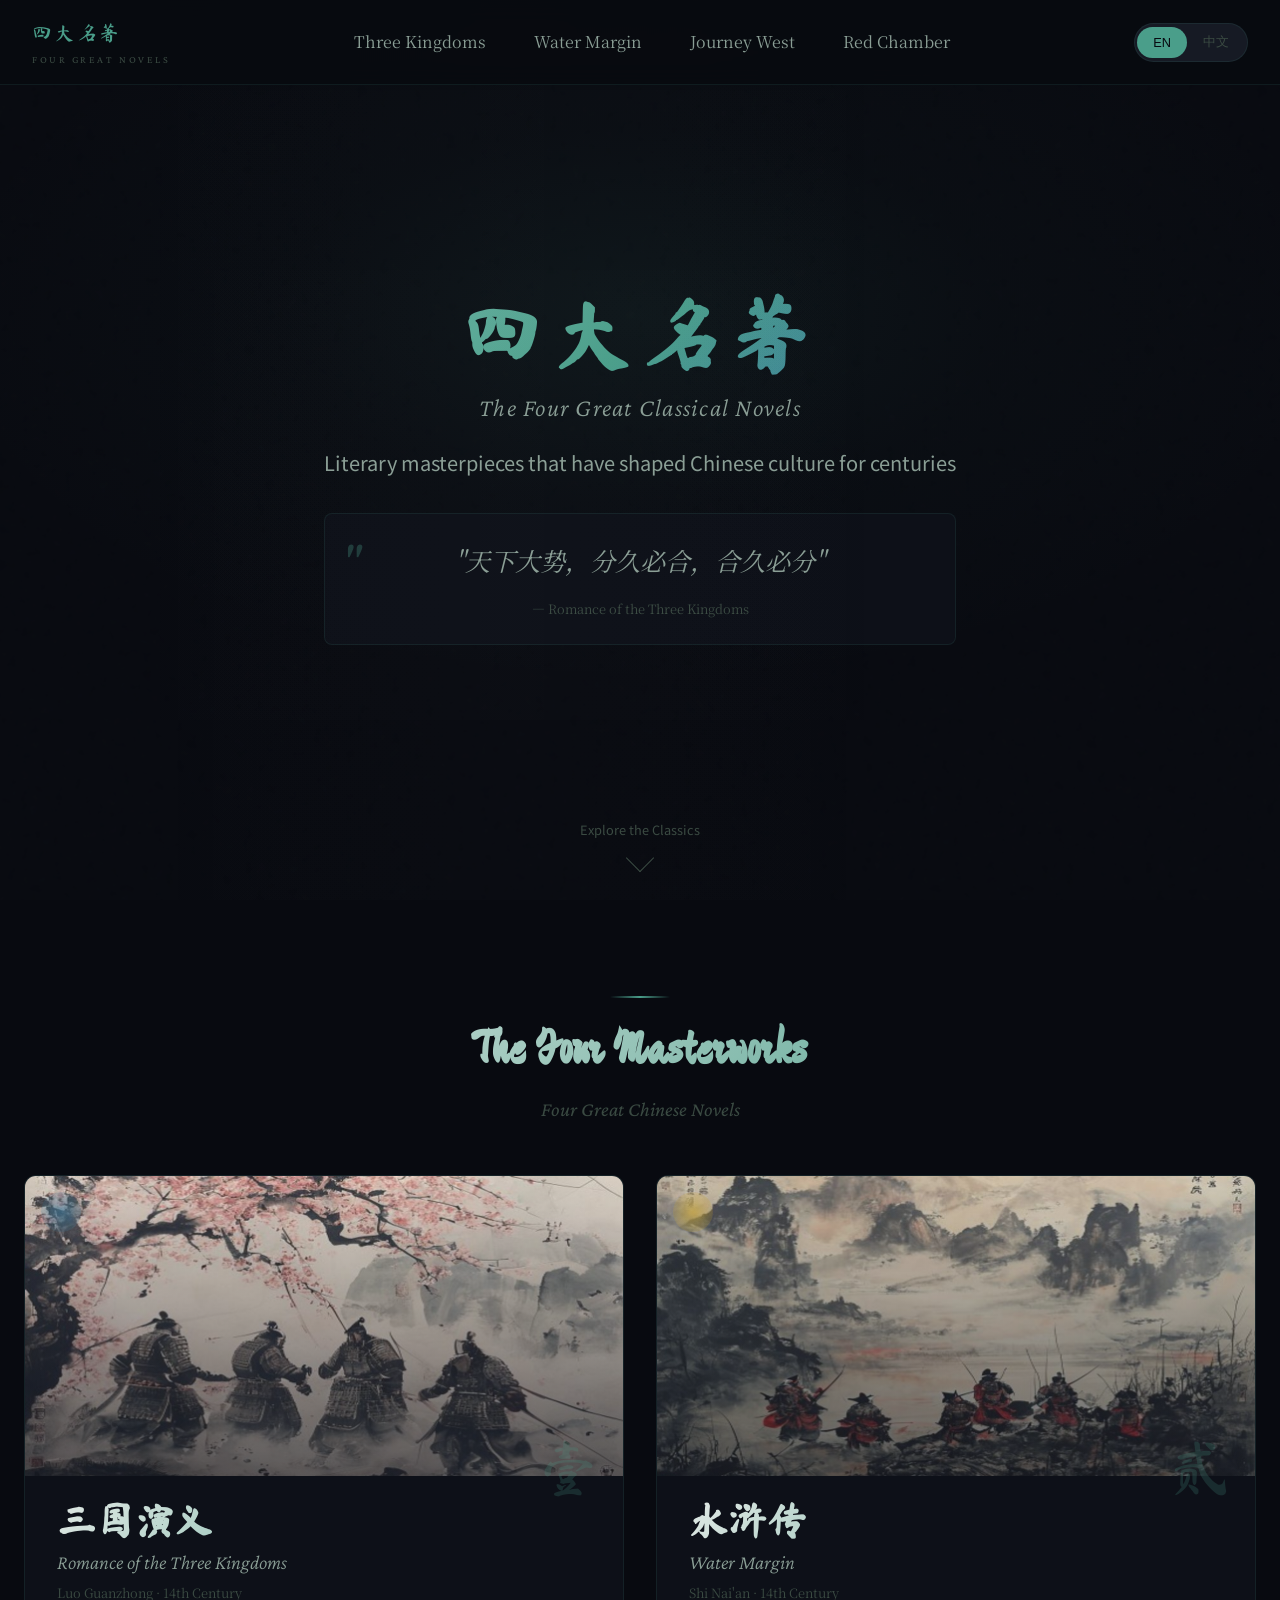
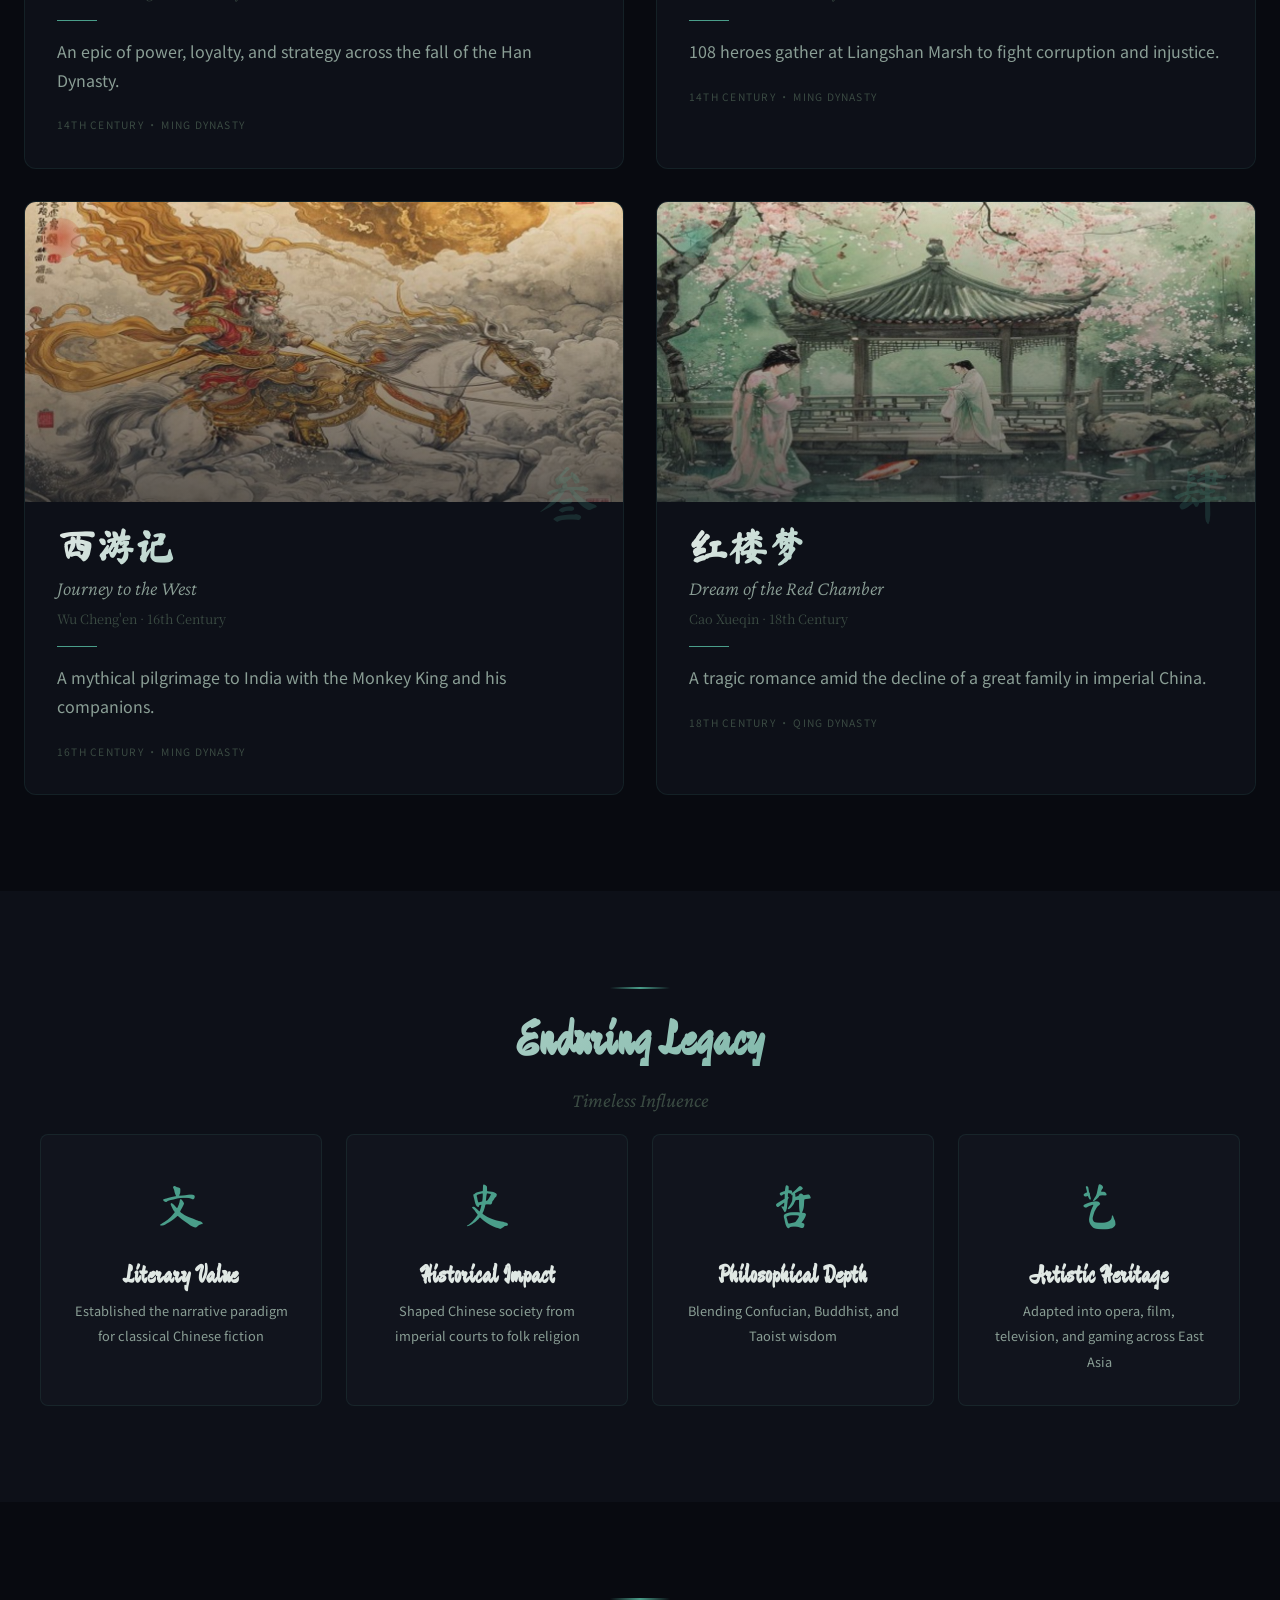
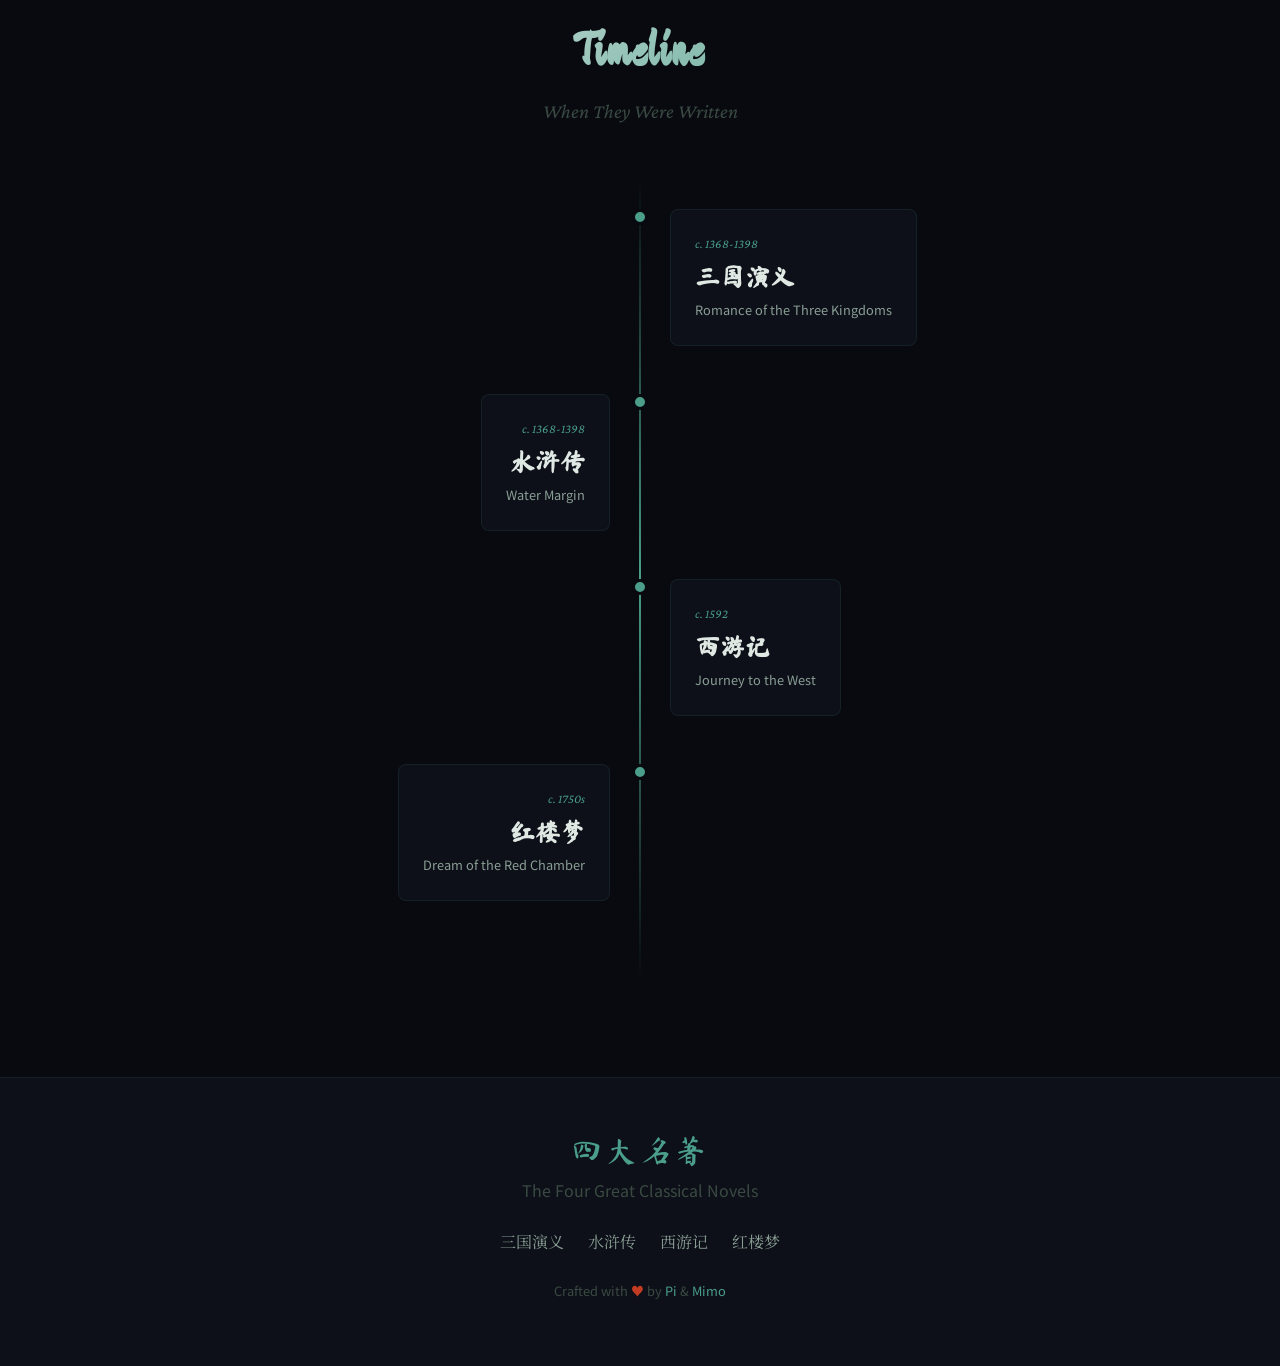
==== commit 73765d20: "Fix language toggle placement and persistence - Toggle now inline in navigation bar (not fixed posit" ====
--- a/index.html
+++ b/index.html
@@ -38,6 +38,10 @@
             <a href="journey-west.html" class="nav-link"><span class="en-only">Journey West</span><span class="zh-only">西游</span></a>
             <a href="red-chamber.html" class="nav-link"><span class="en-only">Red Chamber</span><span class="zh-only">红楼</span></a>
         </div>
+        <div class="lang-toggle">
+            <button class="lang-option active" data-lang="en">EN</button>
+            <button class="lang-option" data-lang="zh">中文</button>
+        </div>
     </nav>
 
     <!-- Hero Section -->
--- a/css/components.css
+++ b/css/components.css
@@ -43,6 +43,8 @@
 .nav-links {
   display: flex;
   gap: var(--space-6);
+  flex: 1;
+  justify-content: center;
 }
 
 .nav-link {
--- a/css/lang-toggle.css
+++ b/css/lang-toggle.css
@@ -2,20 +2,15 @@
    四大名著 · Language Toggle Styles
    ======================================== */
 
-/* Language Toggle Button */
+/* Language Toggle Button - Integrated in nav */
 .lang-toggle {
-  position: fixed;
-  top: var(--space-4);
-  right: var(--space-20);
-  z-index: 1001;
   display: flex;
   align-items: center;
   gap: 0;
-  background: rgba(8, 10, 16, 0.8);
-  backdrop-filter: blur(12px);
+  background: var(--bg-surface);
   border: 1px solid var(--border);
   border-radius: var(--radius-full);
-  padding: 3px;
+  padding: 2px;
 }
 
 .lang-option {
@@ -118,12 +113,15 @@
   font-size: clamp(5rem, 12vw, 8rem);
 }
 
-/* Responsive adjustments */
+/* Mobile - move to bottom */
 @media (max-width: 768px) {
   .lang-toggle {
-    right: var(--space-4);
-    top: auto;
-    bottom: var(--space-20);
+    position: fixed;
+    bottom: var(--space-6);
+    left: var(--space-6);
+    z-index: 1001;
+    background: rgba(13, 16, 24, 0.95);
+    backdrop-filter: blur(12px);
   }
   
   .lang-option {
@@ -131,16 +129,3 @@
     font-size: var(--text-xs);
   }
 }
-
-/* Novel page language toggle positioning */
-.novel-page .lang-toggle {
-  top: var(--space-4);
-  right: var(--space-20);
-}
-
-@media (max-width: 768px) {
-  .novel-page .lang-toggle {
-    right: var(--space-4);
-    bottom: calc(var(--space-20) + 60px);
-  }
-}
